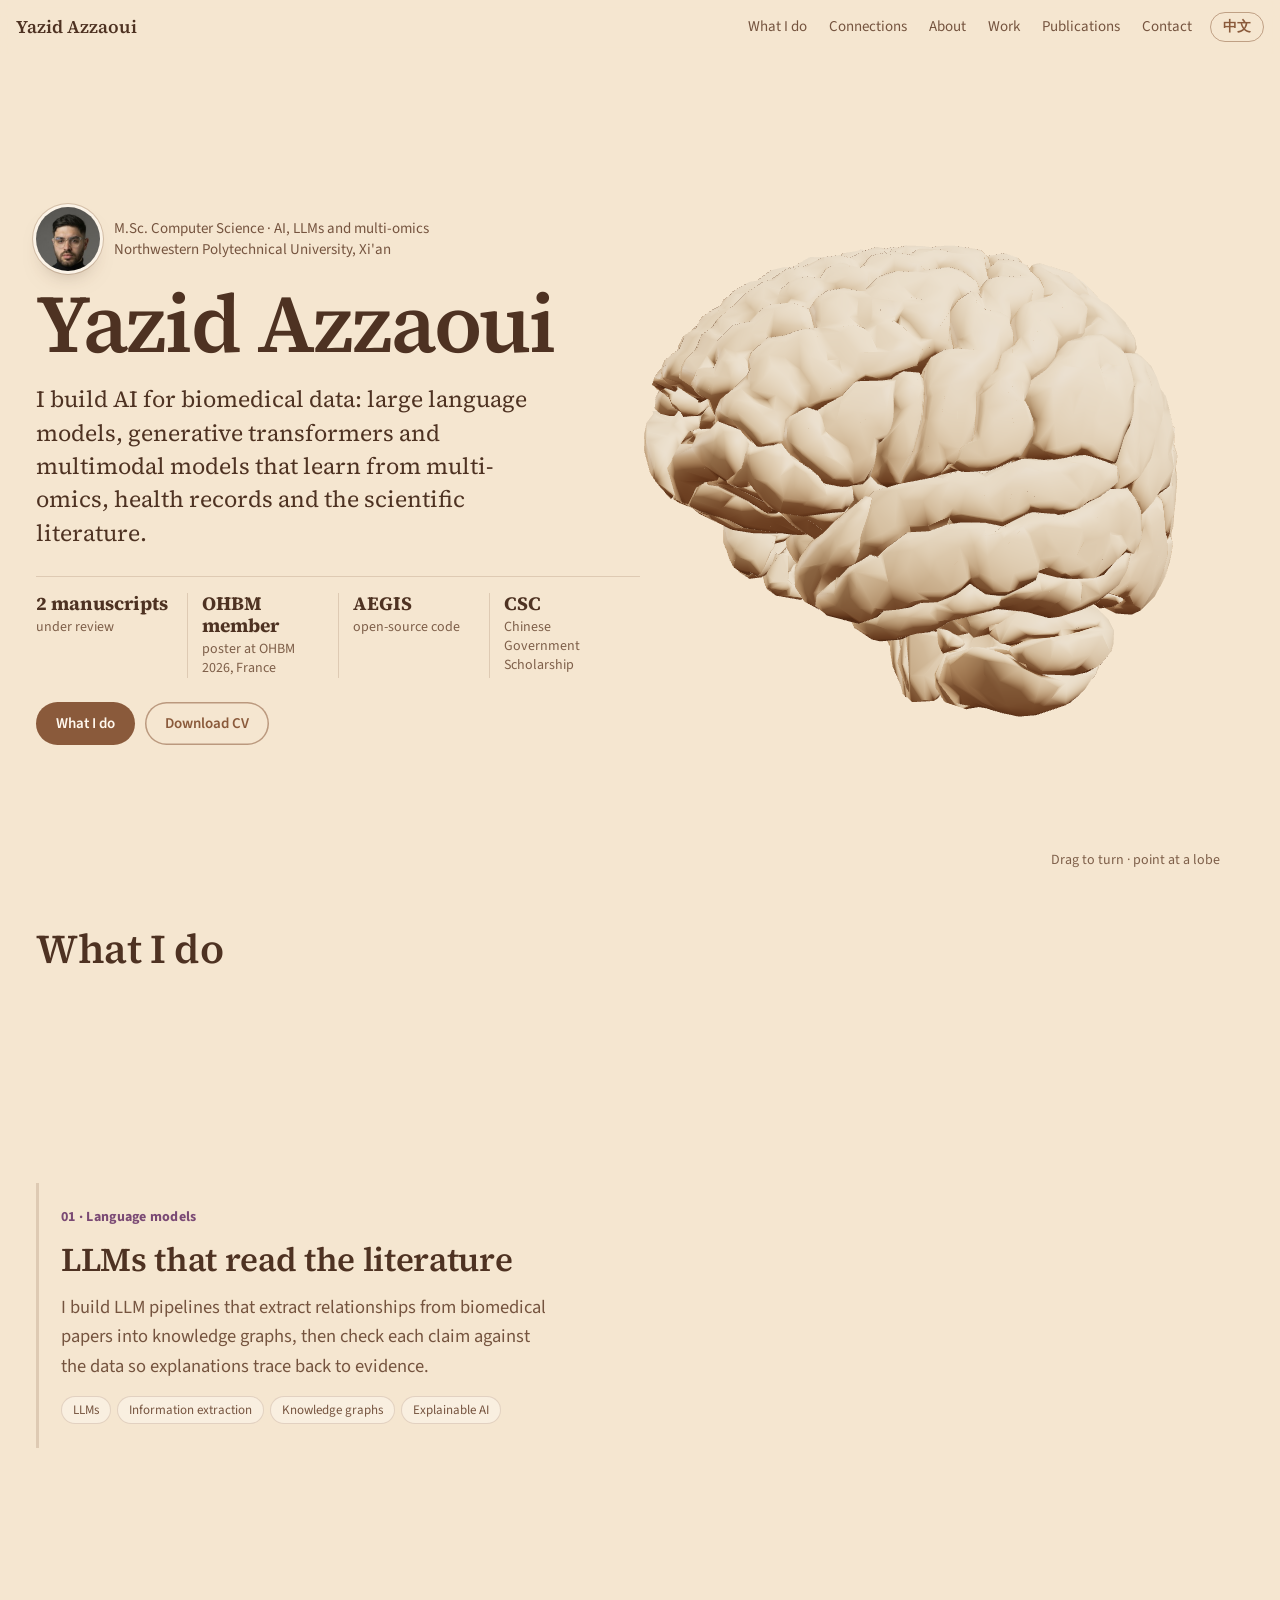
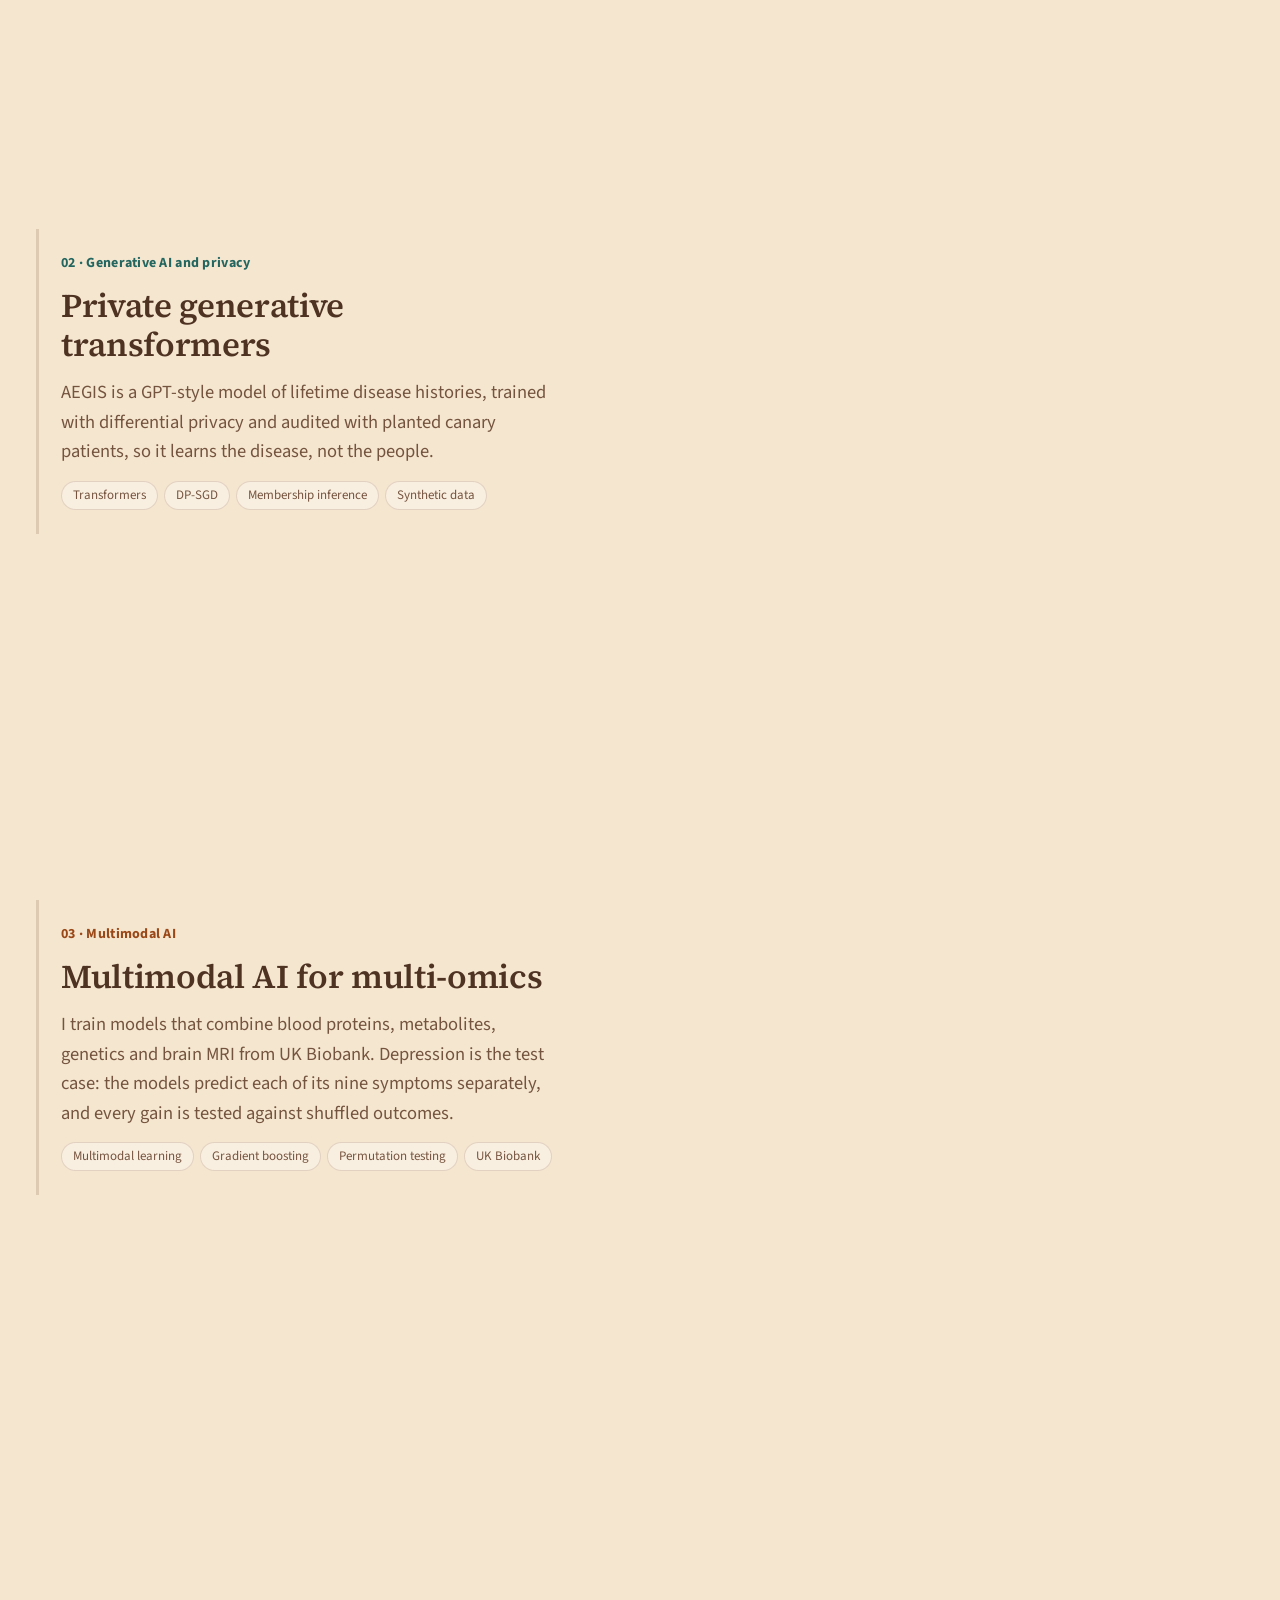
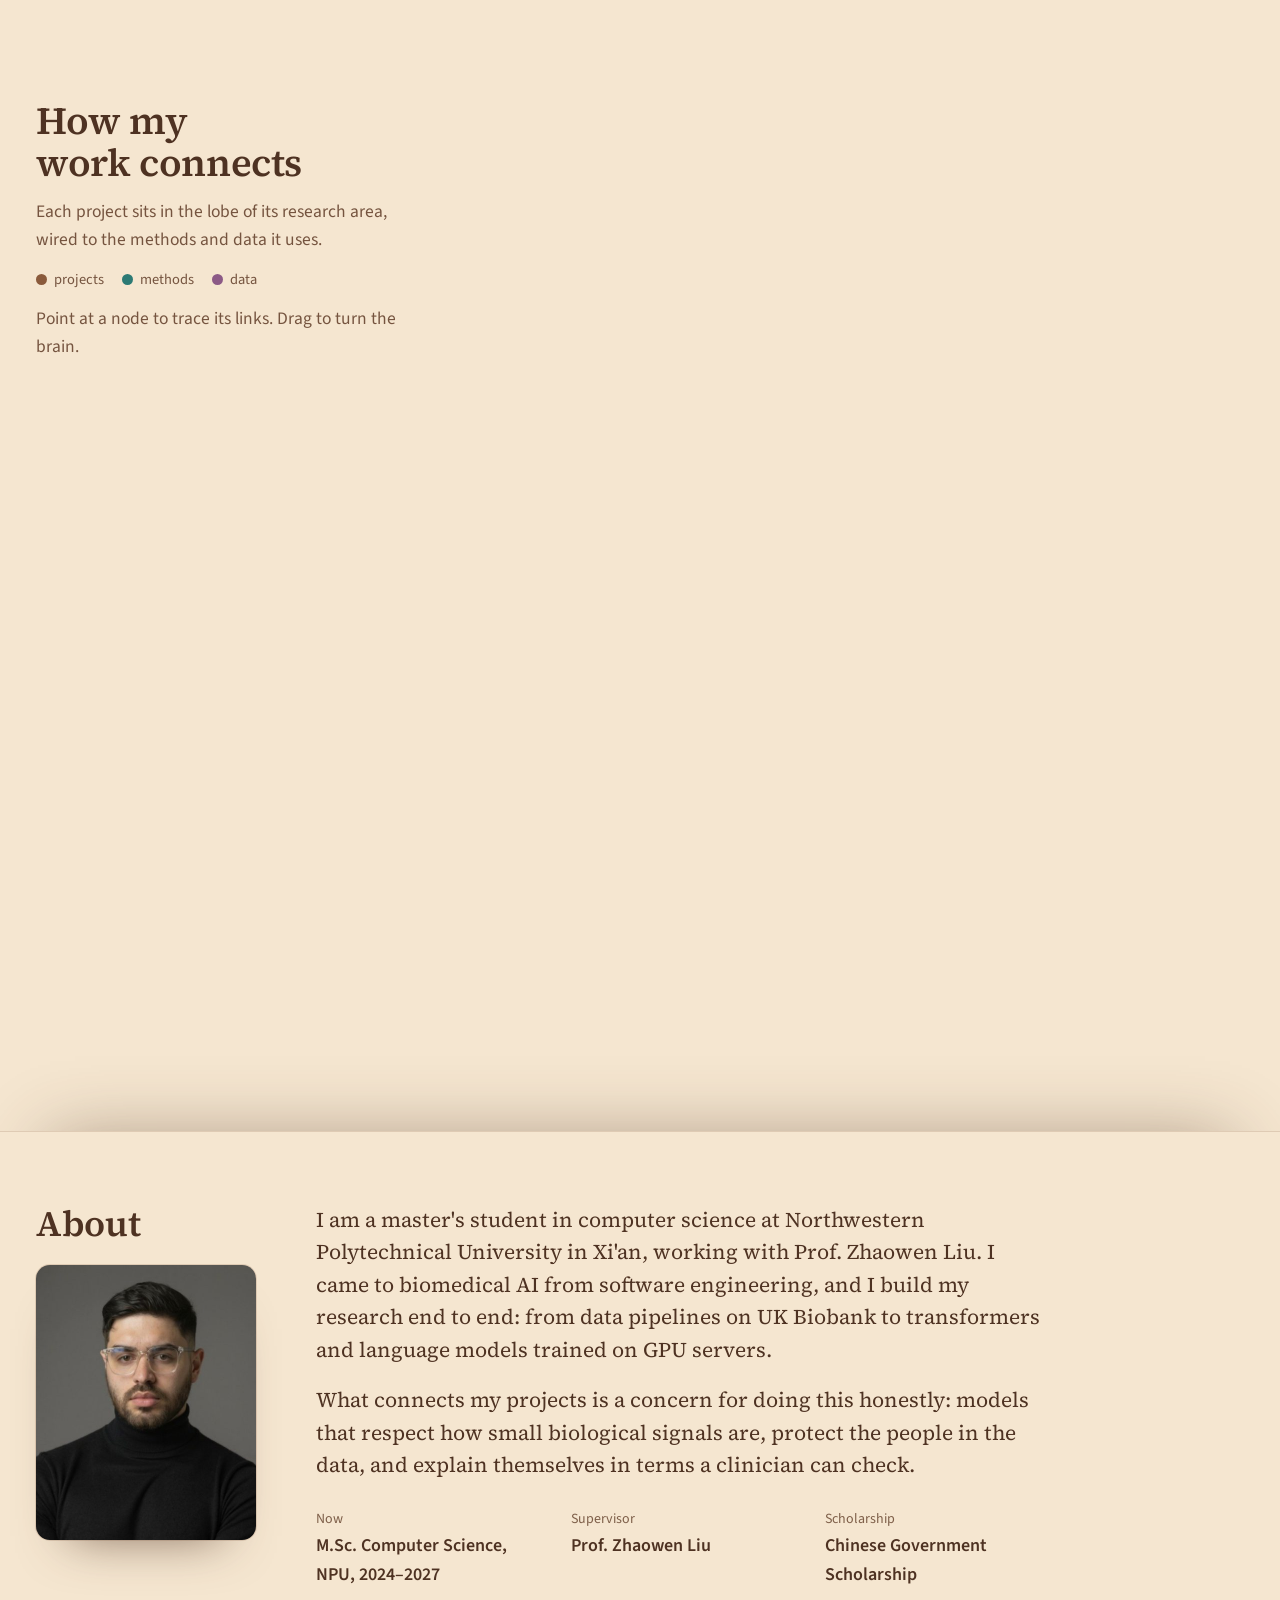
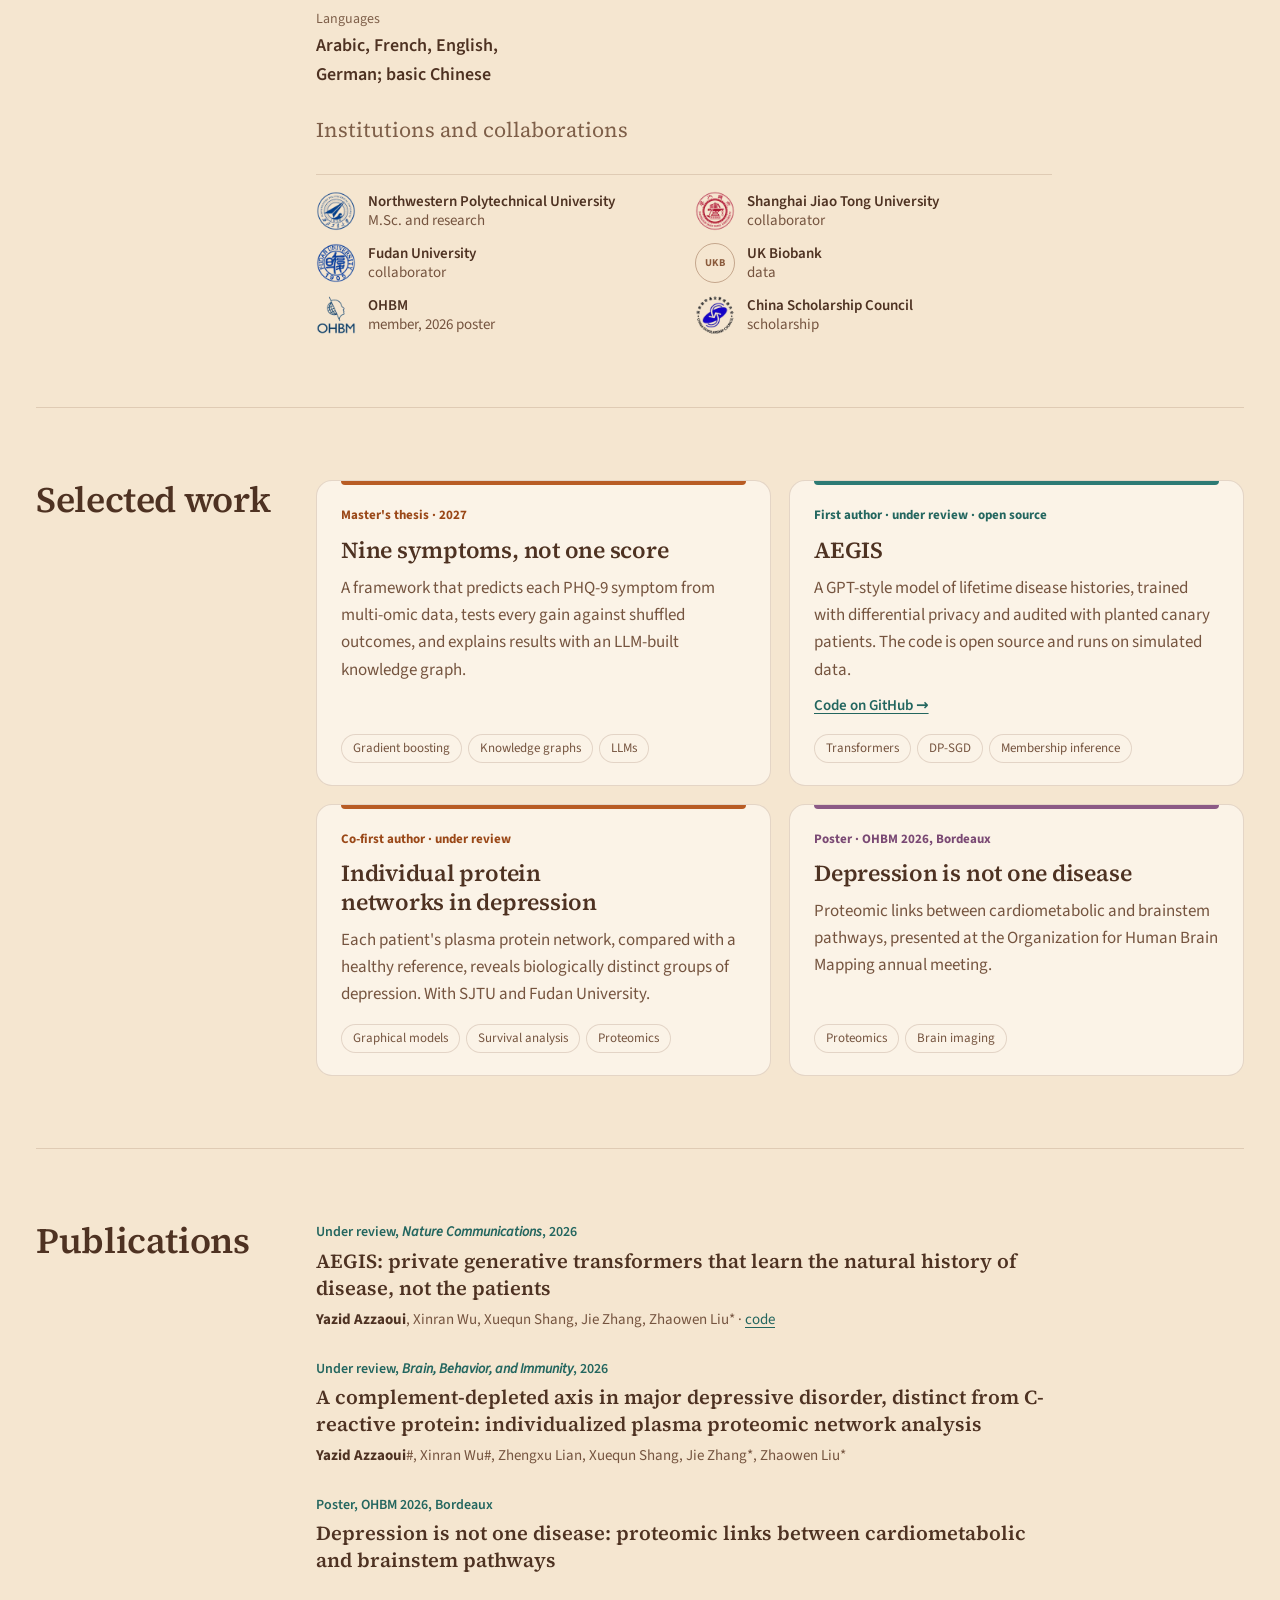
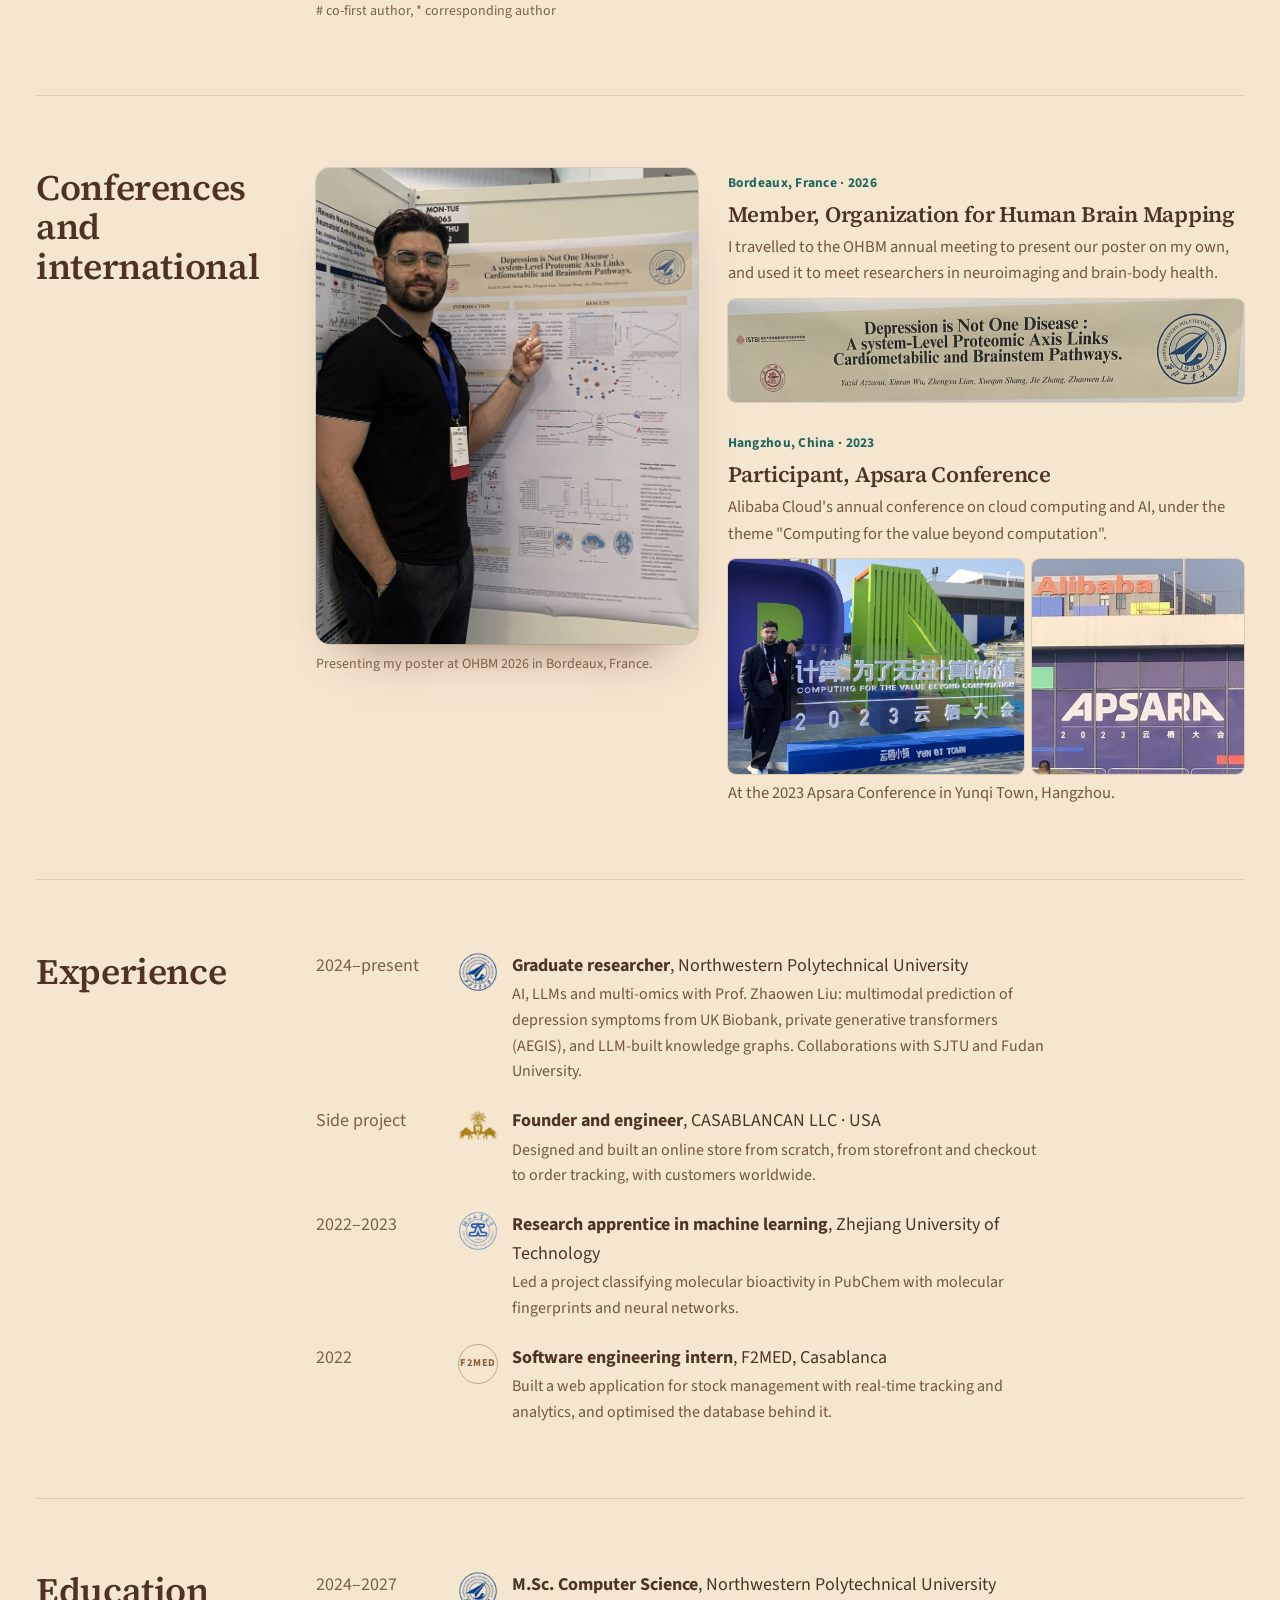
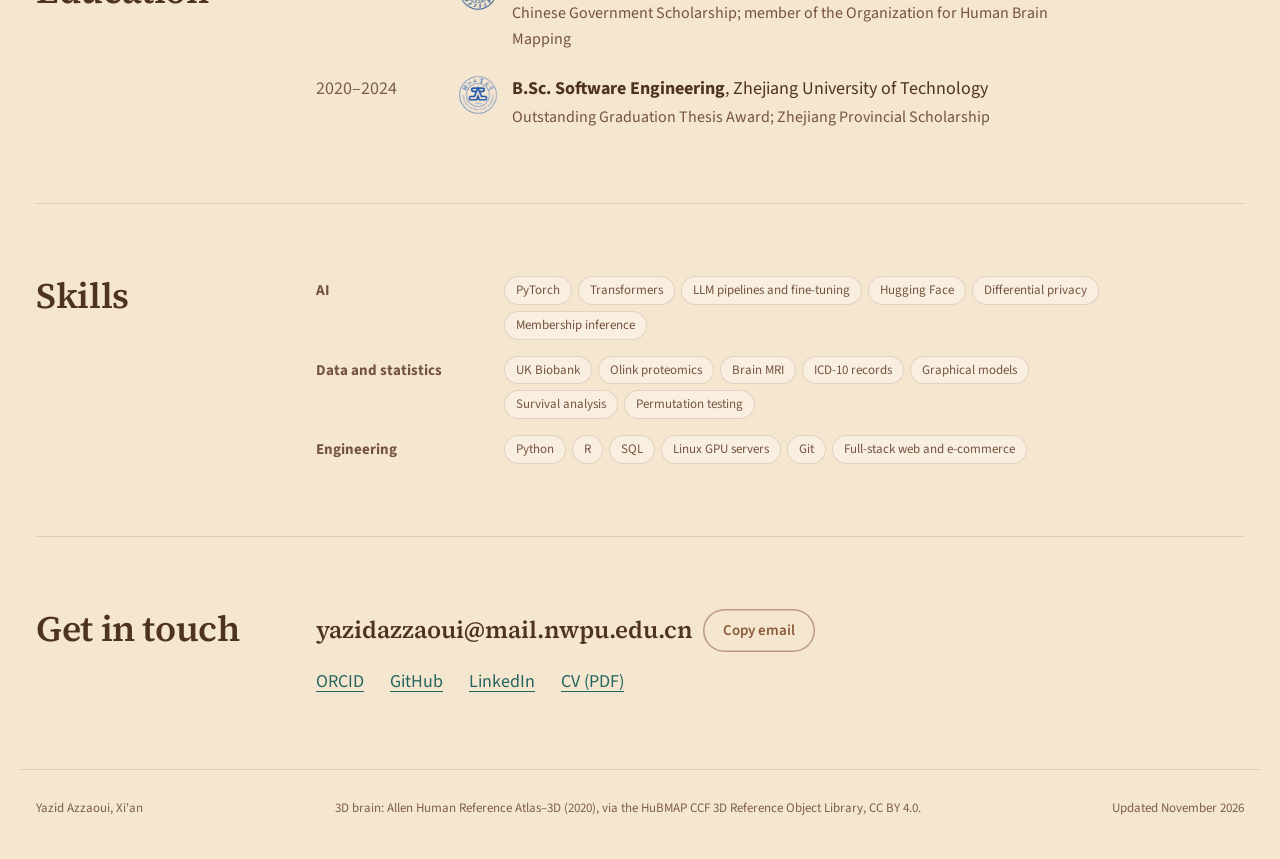
==== index.html @ 9f9290f4 "Personal research site: AI, LLMs and multi-omics" ====
<!doctype html>
<html lang="en" data-lang="en" data-title-en="Yazid Azzaoui · AI, LLMs and omics" data-title-zh="Yazid Azzaoui · 人工智能、大模型与多组学">
<head>
<meta charset="utf-8">
<meta name="viewport" content="width=device-width,initial-scale=1,viewport-fit=cover">
<title>Yazid Azzaoui · AI, LLMs and omics</title>
<meta name="description" content="Yazid Azzaoui builds AI for biomedical data: large language models, private generative transformers and multimodal models for multi-omics, health records and the scientific literature.">
<meta name="author" content="Yazid Azzaoui">
<meta name="theme-color" content="#F5E6D0">
<link rel="canonical" href="https://azzaouiyazid.github.io/">
<link rel="alternate" hreflang="en" href="https://azzaouiyazid.github.io/?lang=en">
<link rel="alternate" hreflang="zh-CN" href="https://azzaouiyazid.github.io/?lang=zh">
<link rel="alternate" hreflang="x-default" href="https://azzaouiyazid.github.io/">
<link rel="icon" href="favicon.svg" type="image/svg+xml">
<link rel="icon" href="favicon-32.png" sizes="32x32" type="image/png">
<link rel="apple-touch-icon" href="apple-touch-icon.png">
<meta property="og:type" content="profile">
<meta property="og:url" content="https://azzaouiyazid.github.io/">
<meta property="og:title" content="Yazid Azzaoui · AI, LLMs and omics">
<meta property="og:description" content="Large language models, private generative transformers and multimodal AI for multi-omics. M.Sc. Computer Science, Northwestern Polytechnical University.">
<meta property="og:image" content="https://azzaouiyazid.github.io/assets/img/og-image.jpg">
<meta property="og:image:width" content="1200"><meta property="og:image:height" content="630">
<meta name="twitter:card" content="summary_large_image">
<script type="application/ld+json">{"@context":"https://schema.org","@type":"Person","name":"Yazid Azzaoui","url":"https://azzaouiyazid.github.io/","image":"https://azzaouiyazid.github.io/assets/img/me.jpg","jobTitle":"Graduate researcher in AI, LLMs and multi-omics","email":"mailto:yazidazzaoui@mail.nwpu.edu.cn","affiliation":{"@type":"CollegeOrUniversity","name":"Northwestern Polytechnical University"},"alumniOf":{"@type":"CollegeOrUniversity","name":"Zhejiang University of Technology"},"knowsAbout":["Large language models","Generative AI","Differential privacy","Multi-omics","Knowledge graphs"],"sameAs":["https://orcid.org/0009-0004-1744-2056","https://www.linkedin.com/in/yazid-azzaoui/","https://github.com/azzaouiyazid"]}</script>
<script>
/* Pick the language before the page paints, so nobody sees the wrong one flash.
   Order: ?lang= in the link, then the visitor's saved choice, then their clock and browser.
   A Greater China time zone or a Chinese browser gets Chinese. We use no IP lookup because
   those services are often blocked in China and would send visitor data to a third party. */
(function () {
  var CHINA_TZ = /^Asia\/(Shanghai|Chongqing|Chungking|Harbin|Urumqi|Kashgar|Hong_Kong|Macau|Taipei)$/;
  var root = document.documentElement;
  var lang = null;
  try {
    lang = new URLSearchParams(location.search).get('lang');
  } catch (e) {
    // very old browsers lack URLSearchParams; the saved choice or the clock decides instead
  }
  if (lang !== 'zh' && lang !== 'en') {
    try {
      lang = localStorage.getItem('lang');
    } catch (e) {
      // Safari's private mode throws on localStorage, so "no saved choice" is the normal outcome
      lang = null;
    }
  }
  if (lang !== 'zh' && lang !== 'en') {
    var tz = '';
    try {
      tz = Intl.DateTimeFormat().resolvedOptions().timeZone || '';
    } catch (e) {
      // without Intl we decide by browser language alone
    }
    var first = String((navigator.languages && navigator.languages[0]) || navigator.language || '').toLowerCase();
    lang = CHINA_TZ.test(tz) || first.indexOf('zh') === 0 ? 'zh' : 'en';
  }
  root.dataset.lang = lang;
  root.lang = lang === 'zh' ? 'zh-CN' : 'en';
  document.title = lang === 'zh' ? root.dataset.titleZh : root.dataset.titleEn;
})();
</script>
<link rel="preload" href="assets/fonts/source-serif-4-latin-600-normal.woff2" as="font" type="font/woff2" crossorigin>
<link rel="preload" href="assets/fonts/source-sans-3-latin-400-normal.woff2" as="font" type="font/woff2" crossorigin>
<link rel="preload" href="assets/data/brain_lite.json" as="fetch" crossorigin>
<link rel="stylesheet" href="assets/css/site.css">

</head>
<body>
<a class="skip" href="#main"><span class="en">Skip to content</span><span class="zh">跳到正文</span></a>

<header class="bar" id="bar">
  <a class="name" href="#top">Yazid Azzaoui</a>
  <div class="right">
    <nav aria-label="Sections" id="sitenav">
      <a href="#work-areas"><span class="en">What I do</span><span class="zh">研究方向</span></a>
      <a href="#connections"><span class="en">Connections</span><span class="zh">研究联系</span></a>
      <a href="#about"><span class="en">About</span><span class="zh">关于我</span></a>
      <a href="#work"><span class="en">Work</span><span class="zh">代表工作</span></a>
      <a href="#pubs"><span class="en">Publications</span><span class="zh">论文</span></a>
      <a href="#contact"><span class="en">Contact</span><span class="zh">联系</span></a>
    </nav>
    <button class="menubtn" id="menubtn" type="button" aria-expanded="false" aria-controls="sitenav"><span class="en">Menu</span><span class="zh">菜单</span></button>
    <button class="langbtn" id="langbtn" type="button" aria-label="Switch language / 切换语言"><span class="en">中文</span><span class="zh">EN</span></button>
  </div>
</header>

<canvas id="brain" aria-hidden="true"></canvas>
<img id="poster" src="assets/img/poster.webp" alt="" aria-hidden="true">
<script src="assets/js/layout.js"></script>
<div id="labels" aria-hidden="true"></div>
<div class="lobecard" id="lobecard"><b></b><span></span></div>

<main id="main">
<div class="layer" id="top">
  <div class="wrap">
    <section class="hero">
      <div class="live">
        <div class="who"><img src="assets/img/me_sq.jpg" alt="Yazid Azzaoui" width="64" height="64">
          <p class="meta"><span class="en">M.Sc. Computer Science · AI, LLMs and multi-omics<br>Northwestern Polytechnical University, Xi'an</span><span class="zh">计算机科学硕士 · 人工智能、大模型与多组学<br>西北工业大学，西安</span></p></div>
        <h1>Yazid Azzaoui</h1>
        <p class="lead"><span class="en">I build AI for biomedical data: large language models, generative transformers and multimodal models that learn from multi-omics, health records and the scientific literature.</span><span class="zh">我研究面向生物医学数据的人工智能：利用大语言模型、生成式 Transformer 与多模态模型，从多组学数据、电子病历和科学文献中学习。</span></p>
        <ul class="glance">
          <li><a href="#pubs"><b><span class="en">2 manuscripts</span><span class="zh">2 篇论文</span></b><span class="en">under review</span><span class="zh">在审</span></a></li>
          <li><a href="#conferences"><b><span class="en">OHBM member</span><span class="zh">OHBM 会员</span></b><span class="en">poster at OHBM 2026, France</span><span class="zh">OHBM 2026 海报，法国</span></a></li>
          <li><a href="https://github.com/azzaouiyazid/AEGIS"><b>AEGIS</b><span class="en">open-source code</span><span class="zh">开源代码</span></a></li>
          <li><b>CSC</b><span class="en">Chinese Government Scholarship</span><span class="zh">中国政府奖学金</span></li>
        </ul>
        <div class="row"><a class="btn" href="#work-areas"><span class="en">What I do</span><span class="zh">研究方向</span></a><a class="btn ghost en" href="assets/cv/Yazid_Azzaoui_CV_EN.pdf" download>Download CV</a><a class="btn ghost zh" href="assets/cv/Yazid_Azzaoui_CV_ZH.pdf" download>下载简历</a></div>
      </div>
      <span class="hint"><span class="en">Drag to turn · point at a lobe</span><span class="zh">拖动旋转 · 指向脑叶查看名称</span></span>
    </section>

    <div class="areas-head" id="work-areas"><h2><span class="en">What I do</span><span class="zh">研究方向</span></h2></div>
    <section class="area" data-lobe="2" style="--c:var(--plum-t)">
      <div class="live">
        <span class="num"><span class="k"><span class="en">What I do · </span><span class="zh">研究方向 · </span></span>01 · <span class="en">Language models</span><span class="zh">大语言模型</span></span>
        <h3><span class="en">LLMs that read the literature</span><span class="zh">读懂文献的大语言模型</span></h3>
        <p class="en">I build LLM pipelines that extract relationships from biomedical papers into knowledge graphs, then check each claim against the data so explanations trace back to evidence.</p>
        <p class="zh">我构建大语言模型流程，从生物医学文献中抽取关系并构建知识图谱，再用数据逐条核验，让模型的解释可以追溯到证据。</p>
        <div class="tags"><span class="tag"><span class="en">LLMs</span><span class="zh">大语言模型</span></span><span class="tag"><span class="en">Information extraction</span><span class="zh">信息抽取</span></span><span class="tag"><span class="en">Knowledge graphs</span><span class="zh">知识图谱</span></span><span class="tag"><span class="en">Explainable AI</span><span class="zh">可解释 AI</span></span></div>
      </div>
    </section>
    <section class="area" data-lobe="1" style="--c:var(--teal-t)">
      <div class="live">
        <span class="num"><span class="k"><span class="en">What I do · </span><span class="zh">研究方向 · </span></span>02 · <span class="en">Generative AI and privacy</span><span class="zh">生成式 AI 与隐私计算</span></span>
        <h3><span class="en">Private generative transformers</span><span class="zh">隐私保护的生成式 Transformer</span></h3>
        <p class="en">AEGIS is a GPT-style model of lifetime disease histories, trained with differential privacy and audited with planted canary patients, so it learns the disease, not the people.</p>
        <p class="zh">AEGIS 是一个学习全生命周期疾病史的 GPT 式生成模型，采用差分隐私（DP-SGD）训练，并通过植入“金丝雀”患者进行隐私审计：它学习的是疾病规律，而不是具体的人。</p>
        <div class="tags"><span class="tag">Transformers</span><span class="tag">DP-SGD</span><span class="tag"><span class="en">Membership inference</span><span class="zh">成员推断</span></span><span class="tag"><span class="en">Synthetic data</span><span class="zh">合成数据</span></span></div>
      </div>
    </section>
    <section class="area" data-lobe="0" style="--c:var(--caramel-t)">
      <div class="live">
        <span class="num"><span class="k"><span class="en">What I do · </span><span class="zh">研究方向 · </span></span>03 · <span class="en">Multimodal AI</span><span class="zh">多模态人工智能</span></span>
        <h3><span class="en">Multimodal AI for multi-omics</span><span class="zh">面向多组学的多模态人工智能</span></h3>
        <p class="en">I train models that combine blood proteins, metabolites, genetics and brain MRI from UK Biobank. Depression is the test case: the models predict each of its nine symptoms separately, and every gain is tested against shuffled outcomes.</p>
        <p class="zh">我基于 UK Biobank 的血液蛋白质组、代谢组、遗传与脑影像数据训练多模态模型。以抑郁症为应用场景：模型分别预测九项症状，并用置换检验验证每一项提升。</p>
        <div class="tags"><span class="tag"><span class="en">Multimodal learning</span><span class="zh">多模态学习</span></span><span class="tag"><span class="en">Gradient boosting</span><span class="zh">梯度提升</span></span><span class="tag"><span class="en">Permutation testing</span><span class="zh">置换检验</span></span><span class="tag">UK Biobank</span></div>
      </div>
    </section>

    <section id="connections">
      <div class="pin">
        <div class="ctext live">
          <h2><span class="en">How my work connects</span><span class="zh">研究之间的联系</span></h2>
          <p><span class="en">Each project sits in the lobe of its research area, wired to the methods and data it uses.</span><span class="zh">每个项目位于其研究方向所对应的脑叶中，并与它所用的方法和数据相连。</span></p>
          <div class="legend"><span style="--c:var(--brown)"><span class="en">projects</span><span class="zh">项目</span></span><span style="--c:var(--teal)"><span class="en">methods</span><span class="zh">方法</span></span><span style="--c:var(--plum)"><span class="en">data</span><span class="zh">数据</span></span></div>
          <p class="note" id="connhint"></p>
          <ul class="conn-list sr" id="connlist"></ul>
        </div>
      </div>
    </section>
  </div>
</div>

<div class="sheet">
  <div class="wrap">
    <section class="sec" id="about">
      <div class="side"><img class="portrait" src="assets/img/me.jpg" alt="Portrait of Yazid Azzaoui" width="220" height="275" loading="lazy"><h2><span class="en">About</span><span class="zh">关于我</span></h2></div>
      <div class="bio">
        <p class="en">I am a master's student in computer science at Northwestern Polytechnical University in Xi'an, working with Prof. Zhaowen Liu. I came to biomedical AI from software engineering, and I build my research end to end: from data pipelines on UK Biobank to transformers and language models trained on GPU servers.</p>
        <p class="zh">我是西北工业大学计算机科学专业的硕士研究生，导师为 刘兆文 教授。我从软件工程转向生物医学人工智能，并端到端地完成自己的研究：从 UK Biobank 数据处理流程，到在 GPU 服务器上训练 Transformer 和大语言模型。</p>
        <p class="en">What connects my projects is a concern for doing this honestly: models that respect how small biological signals are, protect the people in the data, and explain themselves in terms a clinician can check.</p>
        <p class="zh">贯穿我所有项目的，是对严谨与诚实的坚持：模型要尊重生物信号的微弱，要保护数据中的每一个人，并能用临床医生可以核验的方式解释自己。</p>
        <dl class="facts">
          <div><dt><span class="en">Now</span><span class="zh">在读</span></dt><dd><span class="en">M.Sc. Computer Science, NPU, 2024–2027</span><span class="zh">西北工业大学 计算机科学硕士，2024–2027</span></dd></div>
          <div><dt><span class="en">Supervisor</span><span class="zh">导师</span></dt><dd><span class="en">Prof. Zhaowen Liu</span><span class="zh">刘兆文 教授</span></dd></div>
          <div><dt><span class="en">Scholarship</span><span class="zh">奖学金</span></dt><dd><span class="en">Chinese Government Scholarship</span><span class="zh">中国政府奖学金</span></dd></div>
          <div><dt><span class="en">Languages</span><span class="zh">语言</span></dt><dd><span class="en">Arabic, French, English, German; basic Chinese</span><span class="zh">阿拉伯语、法语、英语、德语；基础中文</span></dd></div>
        </dl>
        <p class="orgs-h"><span class="en">Institutions and collaborations</span><span class="zh">所属机构与合作</span></p>
        <ul class="orgs">
          <li><span class="org logo" title="Northwestern Polytechnical University"><img src="assets/logos/npu.webp" alt="" width="40" height="40" loading="lazy"></span><span><b><span class="en">Northwestern Polytechnical University</span><span class="zh">西北工业大学</span></b><span class="en">M.Sc. and research</span><span class="zh">硕士与研究</span></span></li>
          <li><span class="org logo" title="Shanghai Jiao Tong University"><img src="assets/logos/sjtu.webp" alt="" width="40" height="40" loading="lazy"></span><span><b><span class="en">Shanghai Jiao Tong University</span><span class="zh">上海交通大学</span></b><span class="en">collaborator</span><span class="zh">合作单位</span></span></li>
          <li><span class="org logo" title="Fudan University"><img src="assets/logos/fudan.webp" alt="" width="40" height="40" loading="lazy"></span><span><b><span class="en">Fudan University</span><span class="zh">复旦大学</span></b><span class="en">collaborator</span><span class="zh">合作单位</span></span></li>
          <li><span class="org" title="UK Biobank">UKB</span><span><b>UK Biobank</b><span class="en">data</span><span class="zh">数据来源</span></span></li>
          <li><span class="org logo" title="Organization for Human Brain Mapping"><img src="assets/logos/ohbm.webp" alt="" width="40" height="40" loading="lazy"></span><span><b>OHBM</b><span class="en">member, 2026 poster</span><span class="zh">会员，2026 海报</span></span></li>
          <li><span class="org logo" title="China Scholarship Council"><img src="assets/logos/csc.webp" alt="" width="40" height="40" loading="lazy"></span><span><b><span class="en">China Scholarship Council</span><span class="zh">国家留学基金委</span></b><span class="en">scholarship</span><span class="zh">奖学金</span></span></li>
        </ul>
      </div>
    </section>

    <section class="sec" id="work">
      <h2><span class="en">Selected work</span><span class="zh">代表工作</span></h2>
      <div class="work">
        <article class="card" style="--c:var(--caramel);--ct:var(--caramel-t)"><span class="st"><span class="en">Master's thesis · 2027</span><span class="zh">硕士论文 · 2027</span></span>
          <h3><span class="en">Nine symptoms, not one score</span><span class="zh">九项症状，而不是一个总分</span></h3>
          <p class="en">A framework that predicts each PHQ-9 symptom from multi-omic data, tests every gain against shuffled outcomes, and explains results with an LLM-built knowledge graph.</p>
          <p class="zh">一个从多组学数据分别预测 PHQ-9 每项症状的框架：用置换检验验证每一项提升，并用大模型构建的知识图谱解释结果。</p>
          <div class="tags"><span class="tag"><span class="en">Gradient boosting</span><span class="zh">梯度提升</span></span><span class="tag"><span class="en">Knowledge graphs</span><span class="zh">知识图谱</span></span><span class="tag"><span class="en">LLMs</span><span class="zh">大语言模型</span></span></div></article>
        <article class="card" style="--c:var(--teal);--ct:var(--teal-t)"><span class="st"><span class="en">First author · under review · open source</span><span class="zh">第一作者 · 在审 · 开源</span></span>
          <h3>AEGIS</h3>
          <p class="en">A GPT-style model of lifetime disease histories, trained with differential privacy and audited with planted canary patients. The code is open source and runs on simulated data.</p>
          <p class="zh">一个学习全生命周期疾病史的 GPT 式模型，采用差分隐私训练，并通过植入“金丝雀”患者进行审计。代码已开源，可在模拟数据上运行。</p>
          <a class="more" href="https://github.com/azzaouiyazid/AEGIS"><span class="en">Code on GitHub →</span><span class="zh">GitHub 代码 →</span></a>
          <div class="tags"><span class="tag">Transformers</span><span class="tag">DP-SGD</span><span class="tag"><span class="en">Membership inference</span><span class="zh">成员推断</span></span></div></article>
        <article class="card" style="--c:var(--caramel);--ct:var(--caramel-t)"><span class="st"><span class="en">Co-first author · under review</span><span class="zh">共同第一作者 · 在审</span></span>
          <h3><span class="en">Individual protein networks in depression</span><span class="zh">抑郁症的个体化蛋白质网络</span></h3>
          <p class="en">Each patient's plasma protein network, compared with a healthy reference, reveals biologically distinct groups of depression. With SJTU and Fudan University.</p>
          <p class="zh">将每位患者的血浆蛋白质网络与健康参照比较，揭示抑郁症在生物学上的不同亚型。与上海交通大学、复旦大学合作。</p>
          <div class="tags"><span class="tag"><span class="en">Graphical models</span><span class="zh">图模型</span></span><span class="tag"><span class="en">Survival analysis</span><span class="zh">生存分析</span></span><span class="tag"><span class="en">Proteomics</span><span class="zh">蛋白质组学</span></span></div></article>
        <article class="card" style="--c:var(--plum);--ct:var(--plum-t)"><span class="st"><span class="en">Poster · OHBM 2026, Bordeaux</span><span class="zh">海报 · OHBM 2026，波尔多</span></span>
          <h3><span class="en">Depression is not one disease</span><span class="zh">抑郁症不是一种病</span></h3>
          <p class="en">Proteomic links between cardiometabolic and brainstem pathways, presented at the Organization for Human Brain Mapping annual meeting.</p>
          <p class="zh">心血管代谢与脑干通路之间的蛋白质组学关联，于人类脑图谱组织（OHBM）年会展示。</p>
          <div class="tags"><span class="tag"><span class="en">Proteomics</span><span class="zh">蛋白质组学</span></span><span class="tag"><span class="en">Brain imaging</span><span class="zh">脑影像</span></span></div></article>
      </div>
    </section>

    <section class="sec" id="pubs">
      <h2><span class="en">Publications</span><span class="zh">论文</span></h2>
      <ul class="pubs">
        <li><div class="st"><span class="en">Under review, <i>Nature Communications</i>, 2026</span><span class="zh">在审，<i>Nature Communications</i>，2026</span></div><div class="t">AEGIS: private generative transformers that learn the natural history of disease, not the patients</div><div class="a"><b>Yazid Azzaoui</b>, Xinran Wu, Xuequn Shang, Jie Zhang, Zhaowen Liu* · <a href="https://github.com/azzaouiyazid/AEGIS">code</a></div></li>
        <li><div class="st"><span class="en">Under review, <i>Brain, Behavior, and Immunity</i>, 2026</span><span class="zh">在审，<i>Brain, Behavior, and Immunity</i>，2026</span></div><div class="t">A complement-depleted axis in major depressive disorder, distinct from C-reactive protein: individualized plasma proteomic network analysis</div><div class="a"><b>Yazid Azzaoui</b>#, Xinran Wu#, Zhengxu Lian, Xuequn Shang, Jie Zhang*, Zhaowen Liu*</div></li>
        <li><div class="st"><span class="en">Poster, OHBM 2026, Bordeaux</span><span class="zh">海报，OHBM 2026，波尔多</span></div><div class="t">Depression is not one disease: proteomic links between cardiometabolic and brainstem pathways</div></li>
        <li class="note"><span class="en"># co-first author, * corresponding author</span><span class="zh"># 共同第一作者，* 通讯作者</span></li>
      </ul>
    </section>

    <section class="sec" id="conferences">
      <h2><span class="en">Conferences and international</span><span class="zh">学术会议与国际经历</span></h2>
      <div class="conf">
        <figure><img src="assets/img/ohbm_photo.jpg" alt="Yazid Azzaoui presenting his poster at OHBM 2026 in Bordeaux" width="800" height="999" loading="lazy">
          <figcaption><span class="en">Presenting my poster at OHBM 2026 in Bordeaux, France.</span><span class="zh">在法国波尔多 OHBM 2026 年会上展示海报。</span></figcaption></figure>
        <div style="display:grid;gap:26px">
          <ul class="events">
            <li><span class="where"><span class="en">Bordeaux, France · 2026</span><span class="zh">法国波尔多 · 2026</span></span>
              <h3><span class="en">Member, Organization for Human Brain Mapping</span><span class="zh">人类脑图谱组织（OHBM）会员</span></h3>
              <p class="en">I travelled to the OHBM annual meeting to present our poster on my own, and used it to meet researchers in neuroimaging and brain-body health.</p>
              <p class="zh">我独自赴法国参加 OHBM 年会并展示海报，借此与神经影像及脑—身体健康领域的研究者交流。</p>
              <img class="banner" src="assets/img/ohbm_title.jpg" alt="Poster title: Depression is Not One Disease: a system-level proteomic axis links cardiometabolic and brainstem pathways. Yazid Azzaoui, Xinran Wu, Zhengxu Lian, Xuequn Shang, Jie Zhang, Zhaowen Liu" width="1000" height="200" loading="lazy"></li>
            <li><span class="where"><span class="en">Hangzhou, China · 2023</span><span class="zh">中国杭州 · 2023</span></span>
              <h3><span class="en">Participant, Apsara Conference</span><span class="zh">云栖大会参会者</span></h3>
              <p class="en">Alibaba Cloud's annual conference on cloud computing and AI, under the theme "Computing for the value beyond computation".</p>
              <p class="zh">阿里云年度云计算与人工智能大会，主题为“计算，为了无法计算的价值”。</p>
              <div class="gal"><img src="assets/img/apsara_sign.jpg" alt="Yazid Azzaoui at the 2023 Apsara Conference theme sign in Yunqi Town, Hangzhou" width="900" height="641" loading="lazy"><img src="assets/img/apsara_venue.jpg" alt="The 2023 Apsara Conference venue" width="640" height="362" loading="lazy"></div>
              <p class="gcap"><span class="en">At the 2023 Apsara Conference in Yunqi Town, Hangzhou.</span><span class="zh">2023 云栖大会，杭州云栖小镇。</span></p></li>
          </ul>
        </div>
      </div>
    </section>

    <section class="sec" id="experience">
      <h2><span class="en">Experience</span><span class="zh">经历</span></h2>
      <ol class="tl">
        <li><span class="w"><span class="en">2024–present</span><span class="zh">2024–至今</span></span><span class="body"><span class="org logo" title="Northwestern Polytechnical University"><img src="assets/logos/npu.webp" alt="" width="40" height="40" loading="lazy"></span><span><b><span class="en">Graduate researcher</span><span class="zh">研究生研究员</span></b>, <span class="en">Northwestern Polytechnical University</span><span class="zh">西北工业大学</span>
          <span class="d en">AI, LLMs and multi-omics with Prof. Zhaowen Liu: multimodal prediction of depression symptoms from UK Biobank, private generative transformers (AEGIS), and LLM-built knowledge graphs. Collaborations with SJTU and Fudan University.</span>
          <span class="d zh">在 刘兆文 教授指导下研究人工智能、大模型与多组学：基于 UK Biobank 的抑郁症状多模态预测、隐私保护的生成式 Transformer（AEGIS），以及大模型构建的知识图谱。与上海交通大学、复旦大学合作。</span></span></span></li>
        <li><span class="w"><span class="en">Side project</span><span class="zh">个人项目</span></span><span class="body"><span class="org logo" title="CASABLANCAN LLC"><img src="assets/logos/casablancan.webp" alt="" width="40" height="40" loading="lazy"></span><span><b><span class="en">Founder and engineer</span><span class="zh">创始人兼工程师</span></b>, CASABLANCAN LLC · <span class="en">USA</span><span class="zh">美国</span>
          <span class="d en">Designed and built an online store from scratch, from storefront and checkout to order tracking, with customers worldwide.</span>
          <span class="d zh">从零设计并搭建一个线上商店：从网站、支付到订单追踪均由我完成，客户遍及全球。</span></span></span></li>
        <li><span class="w">2022–2023</span><span class="body"><span class="org logo" title="Zhejiang University of Technology"><img src="assets/logos/zjut.webp" alt="" width="40" height="40" loading="lazy"></span><span><b><span class="en">Research apprentice in machine learning</span><span class="zh">机器学习研究助理</span></b>, <span class="en">Zhejiang University of Technology</span><span class="zh">浙江工业大学</span>
          <span class="d en">Led a project classifying molecular bioactivity in PubChem with molecular fingerprints and neural networks.</span>
          <span class="d zh">负责基于 PubChem 数据的分子生物活性分类项目，使用分子指纹与神经网络。</span></span></span></li>
        <li><span class="w">2022</span><span class="body"><span class="org" title="F2MED, Casablanca">F2MED</span><span><b><span class="en">Software engineering intern</span><span class="zh">软件工程实习生</span></b>, F2MED, <span class="en">Casablanca</span><span class="zh">卡萨布兰卡</span>
          <span class="d en">Built a web application for stock management with real-time tracking and analytics, and optimised the database behind it.</span>
          <span class="d zh">开发库存管理 Web 应用（实时追踪与数据分析），并优化其数据库性能。</span></span></span></li>
      </ol>
    </section>

    <section class="sec">
      <h2><span class="en">Education</span><span class="zh">教育背景</span></h2>
      <ol class="tl">
        <li><span class="w">2024–2027</span><span class="body"><span class="org logo" title="Northwestern Polytechnical University"><img src="assets/logos/npu.webp" alt="" width="40" height="40" loading="lazy"></span><span><b><span class="en">M.Sc. Computer Science</span><span class="zh">计算机科学硕士</span></b>, <span class="en">Northwestern Polytechnical University</span><span class="zh">西北工业大学</span><span class="d"><span class="en">Chinese Government Scholarship; member of the Organization for Human Brain Mapping</span><span class="zh">中国政府奖学金；人类脑图谱组织（OHBM）会员</span></span></span></span></li>
        <li><span class="w">2020–2024</span><span class="body"><span class="org logo" title="Zhejiang University of Technology"><img src="assets/logos/zjut.webp" alt="" width="40" height="40" loading="lazy"></span><span><b><span class="en">B.Sc. Software Engineering</span><span class="zh">软件工程学士</span></b>, <span class="en">Zhejiang University of Technology</span><span class="zh">浙江工业大学</span><span class="d"><span class="en">Outstanding Graduation Thesis Award; Zhejiang Provincial Scholarship</span><span class="zh">优秀毕业论文奖；浙江省政府奖学金</span></span></span></span></li>
      </ol>
    </section>

    <section class="sec">
      <h2><span class="en">Skills</span><span class="zh">技能</span></h2>
      <div class="skills">
        <div><h3><span class="en">AI</span><span class="zh">人工智能</span></h3><div class="tags"><span class="tag">PyTorch</span><span class="tag">Transformers</span><span class="tag"><span class="en">LLM pipelines and fine-tuning</span><span class="zh">大模型流程与微调</span></span><span class="tag">Hugging Face</span><span class="tag"><span class="en">Differential privacy</span><span class="zh">差分隐私</span></span><span class="tag"><span class="en">Membership inference</span><span class="zh">成员推断</span></span></div></div>
        <div><h3><span class="en">Data and statistics</span><span class="zh">数据与统计</span></h3><div class="tags"><span class="tag">UK Biobank</span><span class="tag"><span class="en">Olink proteomics</span><span class="zh">Olink 蛋白质组</span></span><span class="tag"><span class="en">Brain MRI</span><span class="zh">脑 MRI</span></span><span class="tag"><span class="en">ICD-10 records</span><span class="zh">ICD-10 病历</span></span><span class="tag"><span class="en">Graphical models</span><span class="zh">图模型</span></span><span class="tag"><span class="en">Survival analysis</span><span class="zh">生存分析</span></span><span class="tag"><span class="en">Permutation testing</span><span class="zh">置换检验</span></span></div></div>
        <div><h3><span class="en">Engineering</span><span class="zh">工程</span></h3><div class="tags"><span class="tag">Python</span><span class="tag">R</span><span class="tag">SQL</span><span class="tag"><span class="en">Linux GPU servers</span><span class="zh">Linux GPU 服务器</span></span><span class="tag">Git</span><span class="tag"><span class="en">Full-stack web and e-commerce</span><span class="zh">全栈 Web 与电商</span></span></div></div>
      </div>
    </section>

    <section class="sec" id="contact">
      <h2><span class="en">Get in touch</span><span class="zh">联系我</span></h2>
      <div style="display:grid;gap:16px">
        <div class="row"><span class="email" id="email">yazidazzaoui@mail.nwpu.edu.cn</span><button class="btn ghost" id="copy" type="button"><span class="en">Copy email</span><span class="zh">复制邮箱</span></button></div>
        <div class="row" style="gap:8px 26px"><a href="https://orcid.org/0009-0004-1744-2056">ORCID</a><a href="https://github.com/azzaouiyazid">GitHub</a><a href="https://www.linkedin.com/in/yazid-azzaoui/">LinkedIn</a><a class="en" href="assets/cv/Yazid_Azzaoui_CV_EN.pdf" download>CV (PDF)</a><a class="zh" href="assets/cv/Yazid_Azzaoui_CV_ZH.pdf" download>简历（PDF）</a></div>
      </div>
    </section>
  </div>
</div>
</main>
<footer class="foot"><div class="wrap"><span><span class="en">Yazid Azzaoui, Xi'an</span><span class="zh">Yazid Azzaoui，西安</span></span><span><span class="en">3D brain: Allen Human Reference Atlas–3D (2020), via the HuBMAP CCF 3D Reference Object Library, CC BY 4.0.</span><span class="zh">3D 大脑模型：Allen Human Reference Atlas–3D（2020），来自 HuBMAP CCF 3D 参考对象库，CC BY 4.0。</span></span><span><span class="en">Updated November 2026</span><span class="zh">更新于 2026 年 11 月</span></span></div></footer>

<script src="assets/js/three.min.js"></script>
<script src="assets/js/core.js"></script>
<script src="assets/js/content.js"></script>
<script src="assets/js/page.js"></script>
<script src="assets/js/illustrations.js"></script>
<script src="assets/js/brain.js"></script>
</body>
</html>
---- assets/css/site.css ----
/* Licences for the fonts (SIL OFL 1.1) and three.js (MIT) are in /licenses. */
@font-face{font-family:"Source Sans 3";src:url(../fonts/source-sans-3-latin-400-normal.woff2) format("woff2");font-weight:400;font-style:normal;font-display:swap}
@font-face{font-family:"Source Sans 3";src:url(../fonts/source-sans-3-latin-500-normal.woff2) format("woff2");font-weight:500;font-style:normal;font-display:swap}
@font-face{font-family:"Source Sans 3";src:url(../fonts/source-sans-3-latin-600-normal.woff2) format("woff2");font-weight:600;font-style:normal;font-display:swap}
@font-face{font-family:"Source Sans 3";src:url(../fonts/source-sans-3-latin-700-normal.woff2) format("woff2");font-weight:700;font-style:normal;font-display:swap}
@font-face{font-family:"Source Sans 3";src:url(../fonts/source-sans-3-latin-400-italic.woff2) format("woff2");font-weight:400;font-style:italic;font-display:swap}
@font-face{font-family:"Source Serif 4";src:url(../fonts/source-serif-4-latin-400-normal.woff2) format("woff2");font-weight:400;font-style:normal;font-display:swap}
@font-face{font-family:"Source Serif 4";src:url(../fonts/source-serif-4-latin-600-normal.woff2) format("woff2");font-weight:600;font-style:normal;font-display:swap}
@font-face{font-family:"Source Serif 4";src:url(../fonts/source-serif-4-latin-700-normal.woff2) format("woff2");font-weight:700;font-style:normal;font-display:swap}
@font-face{font-family:"Source Serif 4";src:url(../fonts/source-serif-4-latin-400-italic.woff2) format("woff2");font-weight:400;font-style:italic;font-display:swap}

/* One anatomical brain on a full-screen layer behind the page. Scrolling through "What I do", each area's lobe
   breaks into shards and a small 3D diagram of the work rises out of it. Then the brain turns glassy and carries
   the map of how the work connects; the rest of the page slides over it on a paper sheet. English and Chinese. */
:root{
  --bg:#F5E6D0; --card:#FBF3E7; --rule:rgba(122,80,52,.18);
  --ink:#4E3222; --ink2:#75543F; --ink3:#7E5F49;
  --caramel:#B85C24; --brown:#8A5A3B; --teal:#2C7A74; --plum:#8C5A86;
  --caramel-t:#9A4818; --teal-t:#23665F; --plum-t:#7A4974;
  --serif:"Source Serif 4",Georgia,"Times New Roman",serif;
  --sans:"Source Sans 3",system-ui,-apple-system,"Segoe UI","PingFang SC","Hiragino Sans GB","Microsoft YaHei","Noto Sans CJK SC","Noto Sans SC",sans-serif;
  --gut:max(16px,env(safe-area-inset-left,0px));
  color-scheme:light;
}
html[data-lang=zh]{--serif:"Source Serif 4","Songti SC","STSong","Noto Serif CJK SC","Noto Serif SC","Source Han Serif SC","Microsoft YaHei",serif}
html[data-lang=zh] .en,html[data-lang=en] .zh{display:none !important}
*{box-sizing:border-box}
html{scroll-behavior:smooth;background:var(--bg)}
@media (prefers-reduced-motion:reduce){html{scroll-behavior:auto}}
body{margin:0;color:var(--ink);background:var(--bg);font-family:var(--sans);font-size:18px;line-height:1.6;overflow-x:hidden}
html[data-lang=zh] body{line-height:1.75}
a{color:var(--teal-t);text-underline-offset:.2em}
:focus-visible{outline:2px solid var(--teal);outline-offset:3px;border-radius:3px}
h1,h2,h3{font-family:var(--serif);margin:0;text-wrap:balance;font-weight:600;letter-spacing:-.01em}
html[data-lang=zh] h2,html[data-lang=zh] h3{letter-spacing:.02em}
p{margin:0}
.wrap{max-width:1240px;margin:0 auto;padding-inline:var(--gut) max(16px,env(safe-area-inset-right,0px))}
body::before{content:"";position:fixed;inset:0 0 auto;height:env(safe-area-inset-top,0px);z-index:10;background:var(--bg)}
.sr{position:absolute;width:1px;height:1px;overflow:hidden;clip:rect(0 0 0 0);white-space:nowrap}

.bar{position:sticky;top:env(safe-area-inset-top,0px);z-index:8;padding:12px max(16px,env(safe-area-inset-right,0px)) 12px var(--gut);
  display:flex;justify-content:space-between;align-items:center;gap:16px;background:rgba(245,230,208,.86);backdrop-filter:blur(8px);-webkit-backdrop-filter:blur(8px);border-bottom:1px solid transparent;transition:border-color .3s}
.bar.scrolled{border-bottom-color:var(--rule)}
.bar .name{font-family:"Source Serif 4",Georgia,serif;font-weight:600;font-size:18px;text-decoration:none;color:var(--ink)}
.bar .right{display:flex;align-items:center;gap:18px}
.bar nav{display:flex;gap:4px 22px;flex-wrap:wrap;font-size:15px}
.bar nav a{color:var(--ink2);text-decoration:none}
.bar nav a:hover{color:var(--teal-t)}
.menubtn{display:none;font:600 14px/1 var(--sans);color:var(--ink);background:transparent;border:0;padding:7px 4px;cursor:pointer;align-items:center;gap:6px}
.menubtn::before{content:"";width:16px;height:10px;border-top:2px solid currentColor;border-bottom:2px solid currentColor;box-sizing:border-box;background:linear-gradient(currentColor,currentColor) center/100% 2px no-repeat}
.skip{position:absolute;left:-999px;top:8px;z-index:30;background:var(--brown);color:#FFF8EE;padding:9px 14px;border-radius:999px;text-decoration:none;font-weight:600}
.skip:focus{left:12px}
.langbtn{font:600 14px/1 var(--sans);color:var(--brown);background:transparent;border:1.5px solid rgba(138,90,59,.5);border-radius:999px;padding:7px 12px;cursor:pointer}
.langbtn:hover{background:rgba(200,135,74,.14)}
.row{display:flex;flex-wrap:wrap;gap:10px;align-items:center}
.btn{font:600 15px/1 var(--sans);border-radius:999px;padding:14px 20px;cursor:pointer;text-decoration:none;border:0;background:var(--brown);color:#FFF8EE;display:inline-flex;align-items:center}
.btn:hover{background:var(--ink)}
.btn.ghost{background:transparent;color:var(--brown);box-shadow:inset 0 0 0 1.5px rgba(138,90,59,.55)}
.btn.ghost:hover{background:rgba(200,135,74,.14)}
.note{font-size:14px;color:var(--ink3)}
.tag{font-size:13px;color:var(--ink2);border:1px solid var(--rule);border-radius:999px;padding:3px 11px;background:rgba(251,243,231,.7)}
.tags{display:flex;flex-wrap:wrap;gap:6px}

/* the 3D layer */
#brain{position:fixed;left:0;top:0;width:100%;height:100vh;display:block;z-index:0;cursor:grab;touch-action:pan-y}
#brain:active{cursor:grabbing}
#poster{position:fixed;z-index:0;pointer-events:none;transition:opacity .6s;display:block}
#labels{position:fixed;left:0;top:0;width:100%;height:100vh;z-index:1;pointer-events:none;overflow:hidden}
.lab{position:absolute;left:0;top:0;white-space:nowrap;will-change:transform,opacity;opacity:0}
.lab.il{font:700 11.5px/1 var(--sans);letter-spacing:.07em;text-transform:uppercase;color:var(--ink2);background:rgba(251,243,231,.92);border:1px solid var(--rule);padding:6px 9px;border-radius:999px}
.lab.nl{font:600 13.5px/1.15 var(--sans);color:var(--ink);text-shadow:0 0 3px var(--bg),0 0 3px var(--bg),0 0 8px var(--bg),0 0 8px var(--bg)}
.lab.nl.p{font:700 16px/1.15 var(--serif)}
.lobecard{position:fixed;z-index:7;pointer-events:none;background:var(--card);border:1px solid var(--rule);border-radius:10px;padding:10px 14px;max-width:260px;box-shadow:0 14px 30px -18px rgba(78,50,34,.45);opacity:0;transform:translateY(6px);transition:opacity .2s,transform .2s;left:0;top:0}
.lobecard.on{opacity:1;transform:none}
.lobecard b{display:block;font-family:var(--serif);font-size:17px}
.lobecard span{font-size:14px;color:var(--ink2);line-height:1.45;display:block;margin-top:2px}

/* the page above it: empty space lets pointer events reach the brain */
.layer{position:relative;z-index:2;pointer-events:none}
.layer .live,.layer a,.layer button{pointer-events:auto}
.hero{position:relative;min-height:calc(100vh - 58px);display:flex;align-items:center}
.hero .live{max-width:min(50%,620px);padding-block:40px}
.hero .who{display:flex;align-items:center;gap:14px}
.hero .who img{width:64px;height:64px;border-radius:50%;object-fit:cover;flex:none;box-shadow:0 0 0 3px var(--card),0 0 0 4px rgba(122,80,52,.25),0 12px 24px -14px rgba(78,50,34,.6);background:#6b6b6b}
.hero .meta{font-size:15px;color:var(--ink2);line-height:1.45}
.hero h1{font-family:"Source Serif 4",Georgia,serif;font-size:clamp(54px,6.4vw,96px);line-height:.95;letter-spacing:-.025em;margin-top:14px}
.lead{font-family:var(--serif);font-size:clamp(20px,1.8vw,24px);line-height:1.45;margin-top:20px;max-width:31rem}
html[data-lang=zh] .lead{line-height:1.7;font-size:clamp(19px,1.6vw,22px)}
.glance{list-style:none;margin:26px 0 0;padding:16px 0 0;border-top:1px solid var(--rule);display:grid;grid-template-columns:repeat(4,minmax(0,1fr));gap:12px 0}
.glance li{padding:0 14px;border-left:1px solid var(--rule)}
.glance li:first-child{padding-left:0;border-left:0}
.glance b{display:block;font:700 19px/1.15 "Source Serif 4",Georgia,serif;color:var(--ink)}
.glance span{display:block;font-size:14px;line-height:1.35;color:var(--ink3);margin-top:3px}
.glance b span{display:inline;font-size:inherit;color:inherit;margin:0;line-height:inherit}
.glance a{text-decoration:none;color:inherit}
.glance a:hover b{color:var(--teal-t)}
.hero .row{margin-top:24px}
.hint{position:absolute;right:2%;bottom:26px;font-size:14px;color:var(--ink3)}
.areas-head{padding-top:20px}
.areas-head h2{font-size:clamp(32px,3.2vw,46px)}
.area{min-height:74vh;display:flex;align-items:center}
.area .live{max-width:min(44%,520px);display:flex;flex-direction:column;gap:14px;padding:24px 0 24px 22px;border-left:3px solid var(--rule);transition:border-color .4s}
.area.on .live{border-left-color:var(--c)}
.area .num{font:700 14px var(--sans);color:var(--c);letter-spacing:.02em}
.area .num .k{display:none}
.area h3{font-size:clamp(28px,2.6vw,38px);line-height:1.15}
.area p{color:var(--ink2);font-size:18.5px}
#connections{height:150vh}
.pin{position:sticky;top:0;height:100vh;display:flex;align-items:center}
.ctext{max-width:min(31%,370px);display:grid;gap:14px}
.ctext h2{font-size:clamp(32px,3vw,44px);line-height:1.1}
.ctext p{color:var(--ink2);font-size:17.5px}
.legend{display:flex;flex-wrap:wrap;gap:4px 18px;font-size:14.5px;color:var(--ink2)}
.legend > span::before{content:"";display:inline-block;width:11px;height:11px;border-radius:50%;background:var(--c);margin-right:7px;vertical-align:-1px}
.conn-list{margin:0;padding-left:18px;color:var(--ink2);font-size:16px;display:grid;gap:8px}

/* the paper sheet that slides over the brain */
.sheet{position:relative;z-index:3;background:var(--bg);border-top:1px solid var(--rule);box-shadow:0 -40px 70px -50px rgba(78,50,34,.45)}
.sec{display:grid;grid-template-columns:minmax(0,15rem) minmax(0,1fr);gap:40px;padding-block:72px;border-top:1px solid var(--rule)}
.sec:first-child{border-top:0}
.sec h2{font-size:clamp(30px,2.8vw,38px);line-height:1.1}
.sec .side{display:grid;gap:22px;align-content:start}
.portrait{width:100%;max-width:220px;aspect-ratio:4/5;object-fit:cover;border-radius:14px;display:block;background:#6b6b6b;box-shadow:0 0 0 1px var(--rule),0 30px 50px -34px rgba(78,50,34,.7)}
.bio{display:grid;gap:18px;max-width:46rem}
.bio p{font-family:var(--serif);font-size:21px;line-height:1.55}
html[data-lang=zh] .bio p{font-size:19px;line-height:1.85}
.facts{display:grid;grid-template-columns:repeat(auto-fit,minmax(12rem,1fr));gap:18px 28px;margin:8px 0 0}
.facts dt{font-size:14px;color:var(--ink3)}
.facts dd{margin:2px 0 0;font-weight:600}
.work{display:grid;grid-template-columns:repeat(2,minmax(0,1fr));gap:18px}
.card{position:relative;background:var(--card);border:1px solid var(--rule);border-radius:16px;padding:24px 24px 22px;display:flex;flex-direction:column;gap:10px;transition:transform .3s,box-shadow .3s}
.card:hover{transform:translateY(-4px);box-shadow:0 26px 50px -34px rgba(78,50,34,.55)}
.card::before{content:"";position:absolute;left:24px;right:24px;top:0;height:4px;border-radius:0 0 4px 4px;background:var(--c)}
.card .st{font-size:13px;font-weight:700;color:var(--ct)}
.card h3{font-size:23px;line-height:1.25}
.card p{color:var(--ink2);font-size:17px}
.card .tags{margin-top:auto;padding-top:6px}
.card .more{font-weight:600;font-size:15px}
.pubs{list-style:none;margin:0;padding:0;display:grid;gap:26px;max-width:46rem}
.pubs .st{font-size:14px;color:var(--teal-t);font-weight:600}
.pubs .t{font-family:"Source Serif 4",Georgia,serif;font-size:20px;line-height:1.35;font-weight:600;margin-top:4px}
.pubs .a{font-size:15px;color:var(--ink2);margin-top:6px}
.pubs .a b{color:var(--ink)}
.tl{list-style:none;margin:0;padding:0;display:grid;gap:22px;max-width:46rem}
.tl li{display:grid;grid-template-columns:8rem minmax(0,1fr);gap:14px}
.tl .w{color:var(--ink3);font-variant-numeric:tabular-nums}
.tl .d{display:block;color:var(--ink2);font-size:16px;margin-top:2px}
.org{flex:none;width:40px;height:40px;border-radius:10px;display:inline-grid;place-items:center;background:var(--card);border:1px solid var(--rule);font:700 10.5px/1 var(--sans);letter-spacing:.04em;color:var(--brown);box-shadow:0 8px 18px -14px rgba(78,50,34,.6);overflow:hidden}
.org img{width:100%;height:100%;object-fit:contain}
.org.logo{background:transparent;border:0;box-shadow:none;border-radius:0}
.org:not(.logo){background:transparent;border:1.5px solid rgba(138,90,59,.45);border-radius:50%;box-shadow:none}
.tl .body{display:grid;grid-template-columns:40px minmax(0,1fr);gap:14px;align-items:start}
.orgs{list-style:none;margin:10px 0 0;padding:16px 0 0;border-top:1px solid var(--rule);display:grid;grid-template-columns:repeat(auto-fill,minmax(14.5rem,1fr));gap:12px 22px}
.orgs li{display:flex;align-items:center;gap:12px;font-size:15px;line-height:1.3;color:var(--ink2)}
.orgs li b{display:block;color:var(--ink);font-weight:600}
.orgs-h{font-size:14px;color:var(--ink3);margin-top:6px}
.conf{display:grid;grid-template-columns:minmax(0,0.85fr) minmax(0,1.15fr);gap:30px;align-items:start;max-width:62rem}
.conf figure{margin:0}
.conf figure img{display:block;width:100%;height:auto;border-radius:14px;box-shadow:0 0 0 1px var(--rule),0 30px 50px -34px rgba(78,50,34,.7)}
.conf figcaption{font-size:14px;color:var(--ink3);margin-top:10px;line-height:1.45}
.events{list-style:none;margin:0;padding:0;display:grid;gap:26px}
.events .where{font-size:13.5px;font-weight:700;color:var(--teal-t);letter-spacing:.02em}
.events h3{font-size:22px;line-height:1.25;margin-top:4px}
.events p{color:var(--ink2);font-size:16.5px;margin-top:6px}
.events .banner{display:block;width:100%;height:auto;border-radius:8px;margin-top:12px;box-shadow:0 0 0 1px var(--rule)}
.gal{display:grid;grid-template-columns:1.4fr 1fr;gap:8px;margin-top:12px;aspect-ratio:2.4}
.gal img{width:100%;height:100%;object-fit:cover;border-radius:8px;box-shadow:0 0 0 1px var(--rule);display:block}
.gal img+img{object-position:28% 50%}
.gcap{font-size:14px;color:var(--ink3);margin-top:8px}
.path{display:flex;flex-wrap:wrap;align-items:center;gap:8px;margin-top:4px;padding-top:18px;border-top:1px solid var(--rule)}
.path .p{display:inline-flex;align-items:baseline;gap:6px;background:var(--card);border:1px solid var(--rule);border-radius:999px;padding:6px 12px;font-size:15px}
.path .p b{font-weight:700}
.path .p span{color:var(--ink3);font-size:13.5px}
.path i{font-style:normal;color:var(--ink3)}
@media (max-width:899px){ .conf{grid-template-columns:minmax(0,1fr);gap:22px} .conf figure{max-width:420px} }
.skills{display:grid;gap:16px;max-width:52rem}
.skills > div{display:grid;grid-template-columns:11rem minmax(0,1fr);gap:12px;align-items:start}
.skills h3{font-family:var(--sans);font-size:15px;font-weight:700;color:var(--ink2);padding-top:3px;letter-spacing:0}
.email{font-family:"Source Serif 4",Georgia,serif;font-size:24px;font-weight:600;user-select:all;word-break:break-all}
.foot{position:relative;z-index:3;background:var(--bg)}
.foot .wrap{padding-block:28px max(40px,env(safe-area-inset-bottom,0px));border-top:1px solid var(--rule);display:flex;flex-wrap:wrap;justify-content:space-between;gap:8px 24px;font-size:13px;color:var(--ink3)}

.no3d #brain,.no3d #labels,.no3d .hint{display:none}
.no3d #poster{position:absolute}
.no3d #connections{height:auto;padding-block:60px}
.no3d .pin{position:static;height:auto}
.no3d .ctext{max-width:46rem}
.no3d .conn-list{position:static;width:auto;height:auto;clip:auto;white-space:normal}
.no3d .area .live{opacity:1 !important}

@media (max-width:899px){
  .menubtn{display:inline-flex}
  .bar nav{display:none;position:absolute;top:100%;left:0;right:0;flex-direction:column;gap:0;background:var(--bg);padding:6px var(--gut) 12px;border-bottom:1px solid var(--rule);box-shadow:0 18px 30px -24px rgba(78,50,34,.5);font-size:17px}
  .bar nav a{padding:11px 0;border-top:1px solid var(--rule)}
  .bar nav a:first-child{border-top:0}
  .bar.open nav{display:flex}
  .hero{min-height:0;display:block;padding-top:calc(44vh)}
  .hero .live{max-width:none;padding-block:0 40px}
  .glance{grid-template-columns:repeat(2,minmax(0,1fr));gap:14px 0}
  .glance li:nth-child(3){padding-left:0;border-left:0}
  .hint{display:none}
  .areas-head{position:absolute;width:1px;height:1px;overflow:hidden;clip:rect(0 0 0 0)}
  .area{min-height:110vh;align-items:flex-end;padding-bottom:16px}
  .area .live{position:sticky;bottom:max(14px,env(safe-area-inset-bottom,0px));max-width:none;gap:10px;background:rgba(251,243,231,.95);border:1px solid var(--rule);border-radius:16px;padding:16px 18px;box-shadow:0 20px 40px -30px rgba(78,50,34,.5)}
  .area .num .k{display:inline}
  .area h3{font-size:25px}
  .area p{font-size:16.5px;line-height:1.55}
  .pin{align-items:flex-start;padding-top:66px}
  .ctext{max-width:none;gap:8px}
  .ctext h2{font-size:30px}
  .ctext p{font-size:15.5px;line-height:1.5}
  .legend{font-size:13.5px}
  .lab.nl{font-size:11.5px}
  .lab.nl.p{font-size:13.5px}
  .lab.il{font-size:10px;padding:5px 7px}
  .sec{grid-template-columns:minmax(0,1fr);gap:18px;padding-block:52px}
  .sec .side{grid-template-columns:auto minmax(0,1fr);align-items:end;gap:16px}
  .portrait{width:120px}
  .hero .who img{width:56px;height:56px}
  .work{grid-template-columns:minmax(0,1fr)}
  .tl li,.skills > div{grid-template-columns:minmax(0,1fr);gap:4px}
}
@media (min-width:900px){ .sec .side h2{order:-1} }
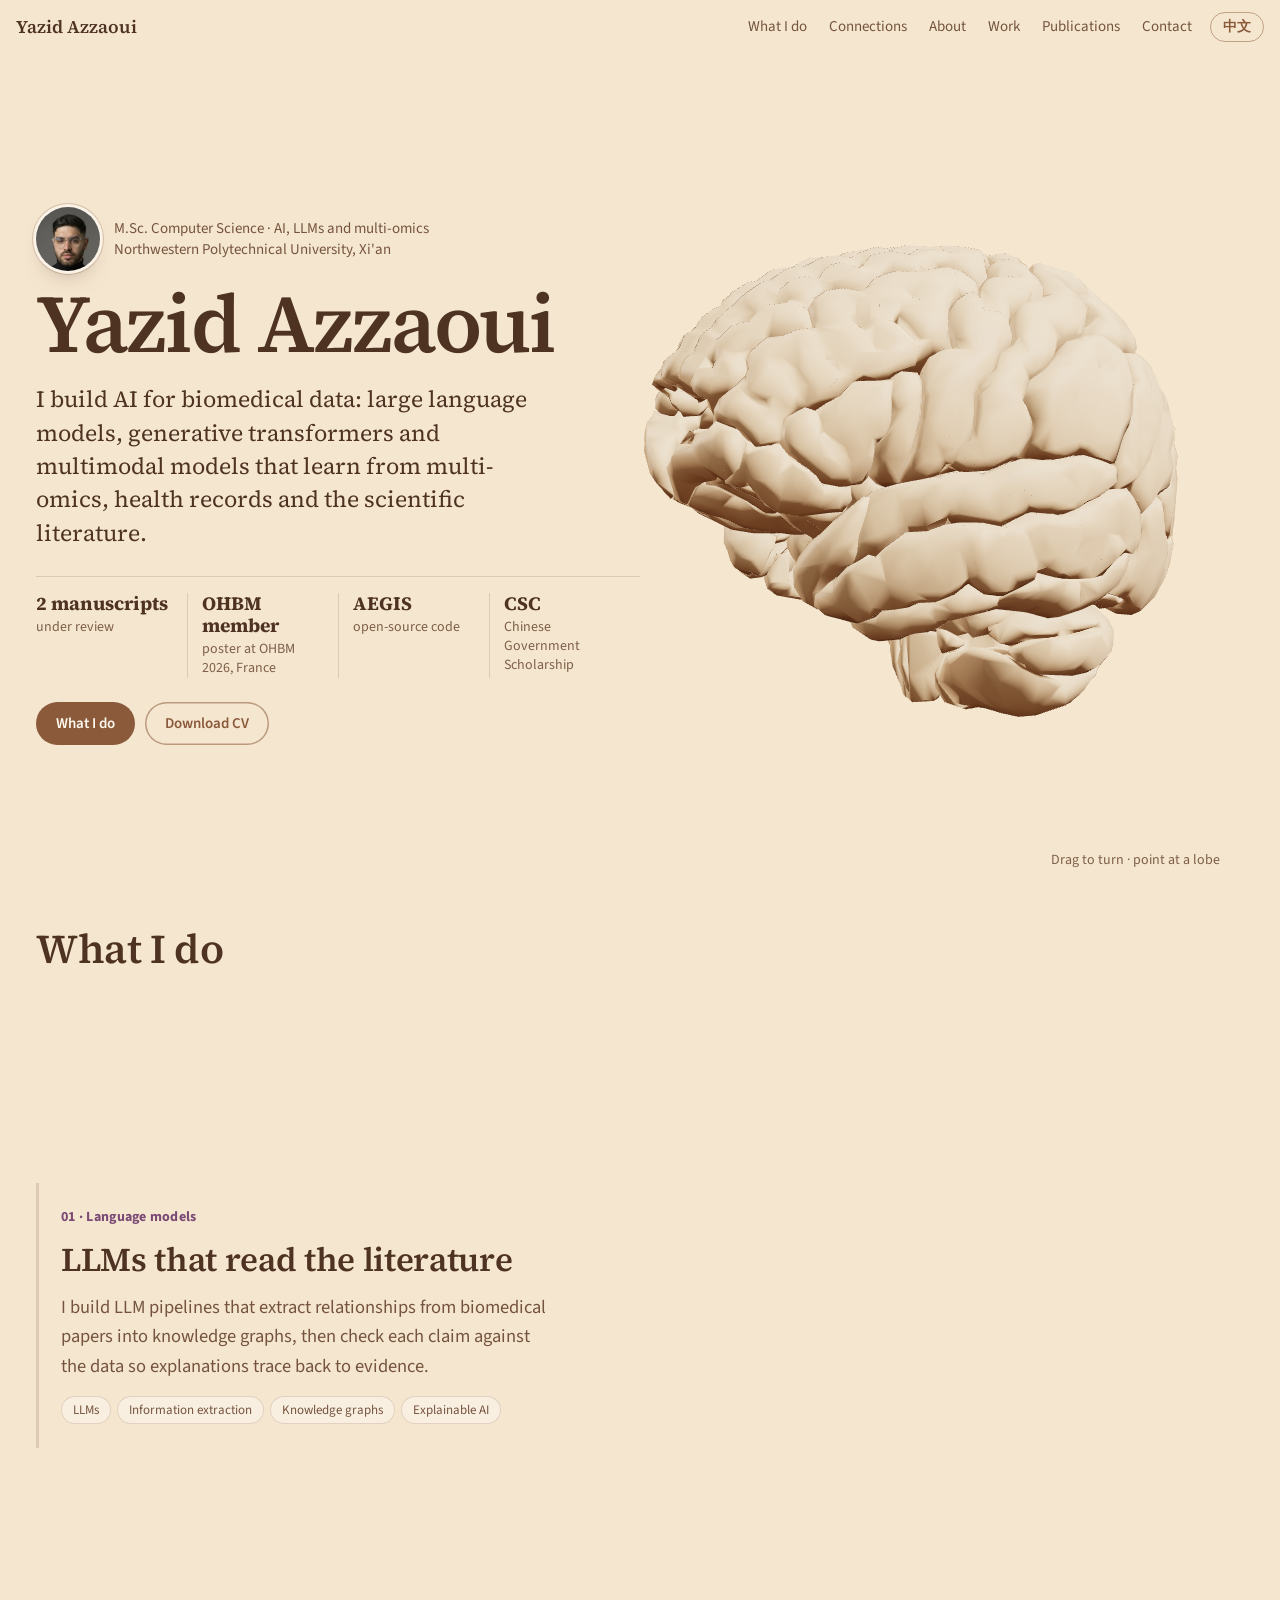
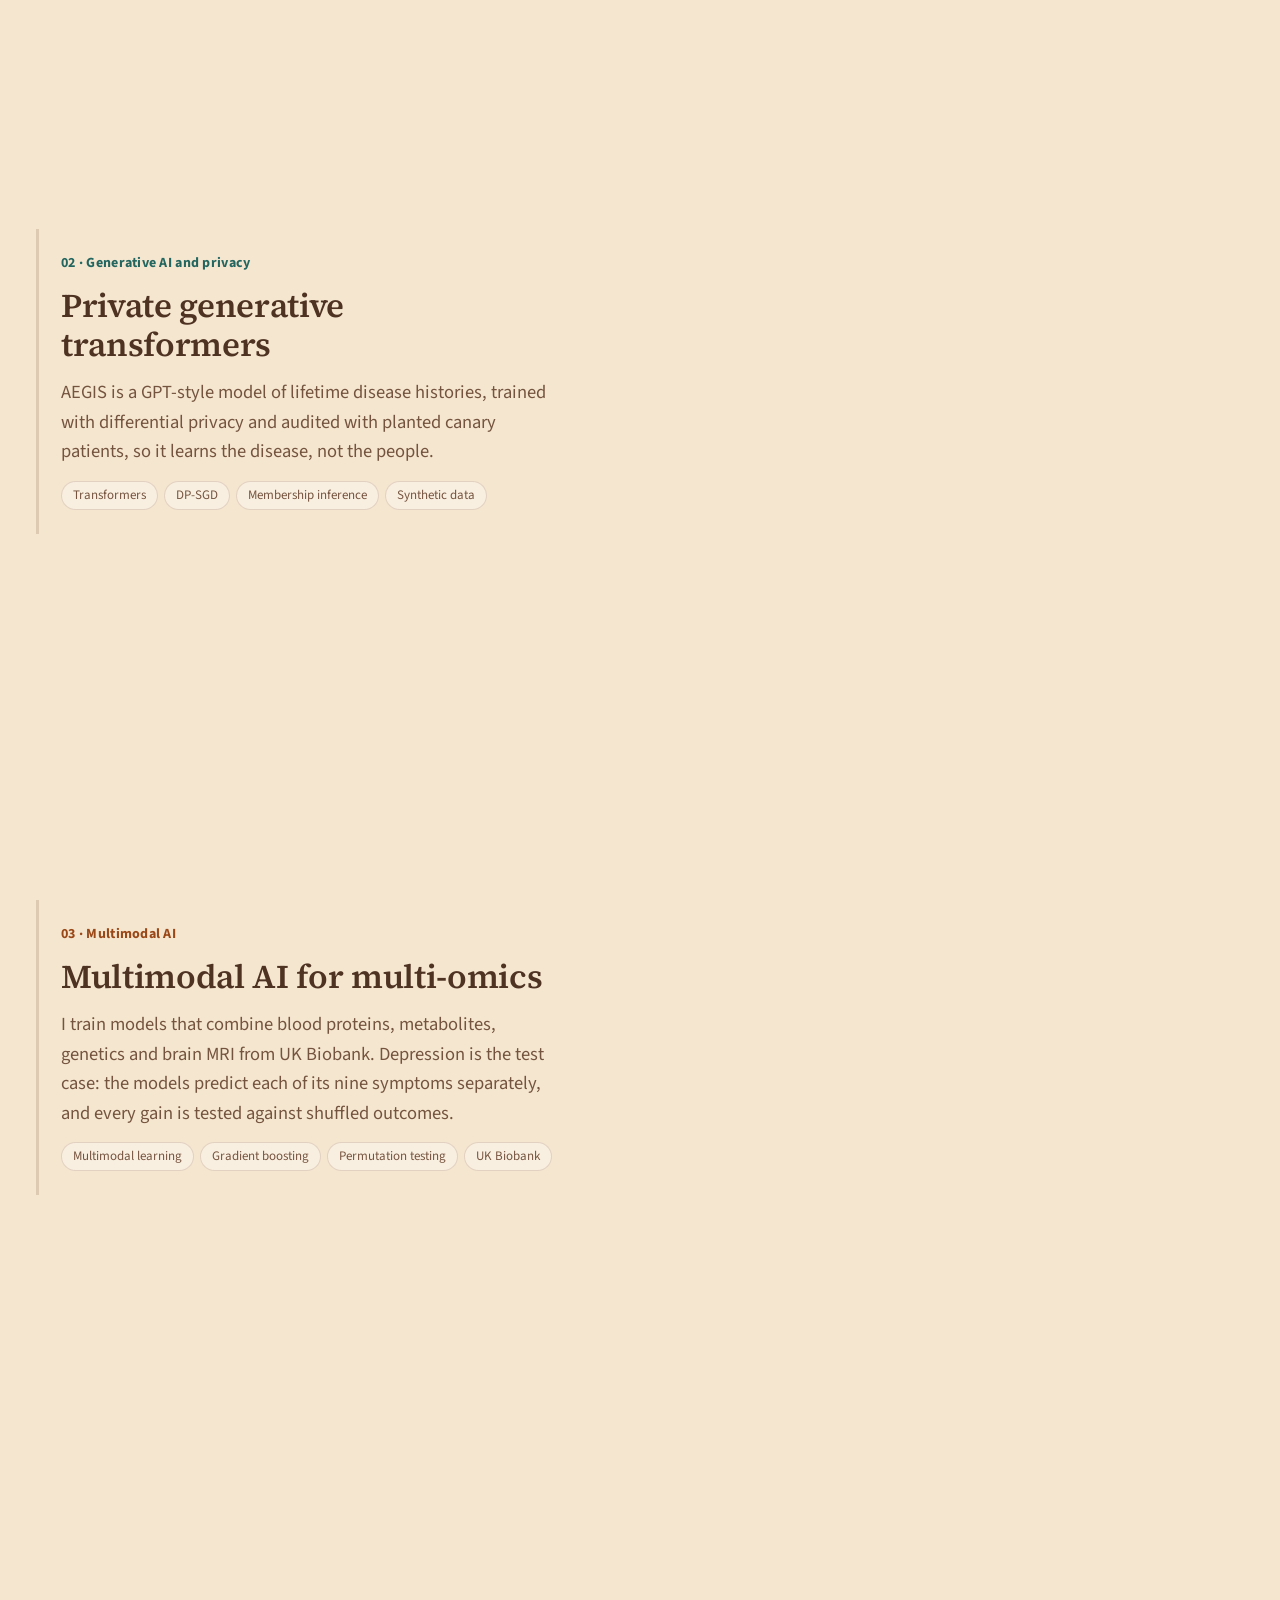
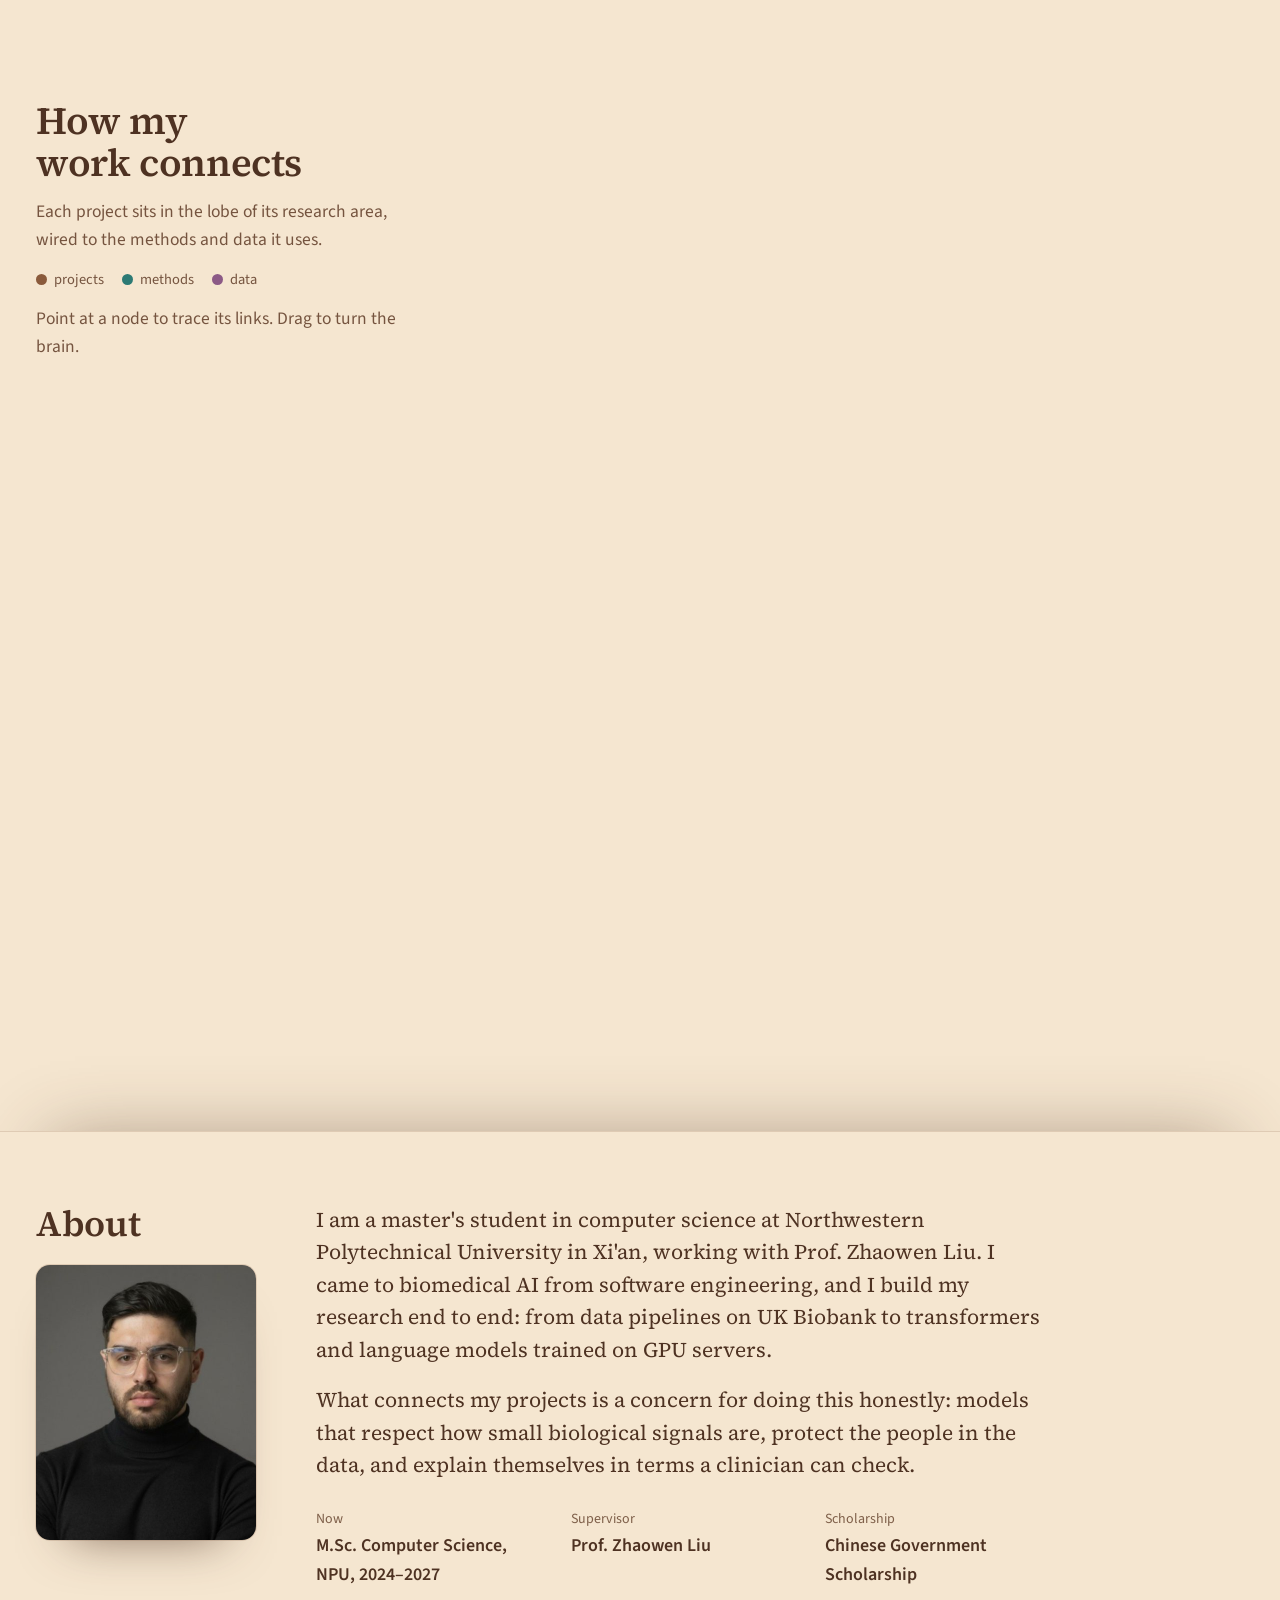
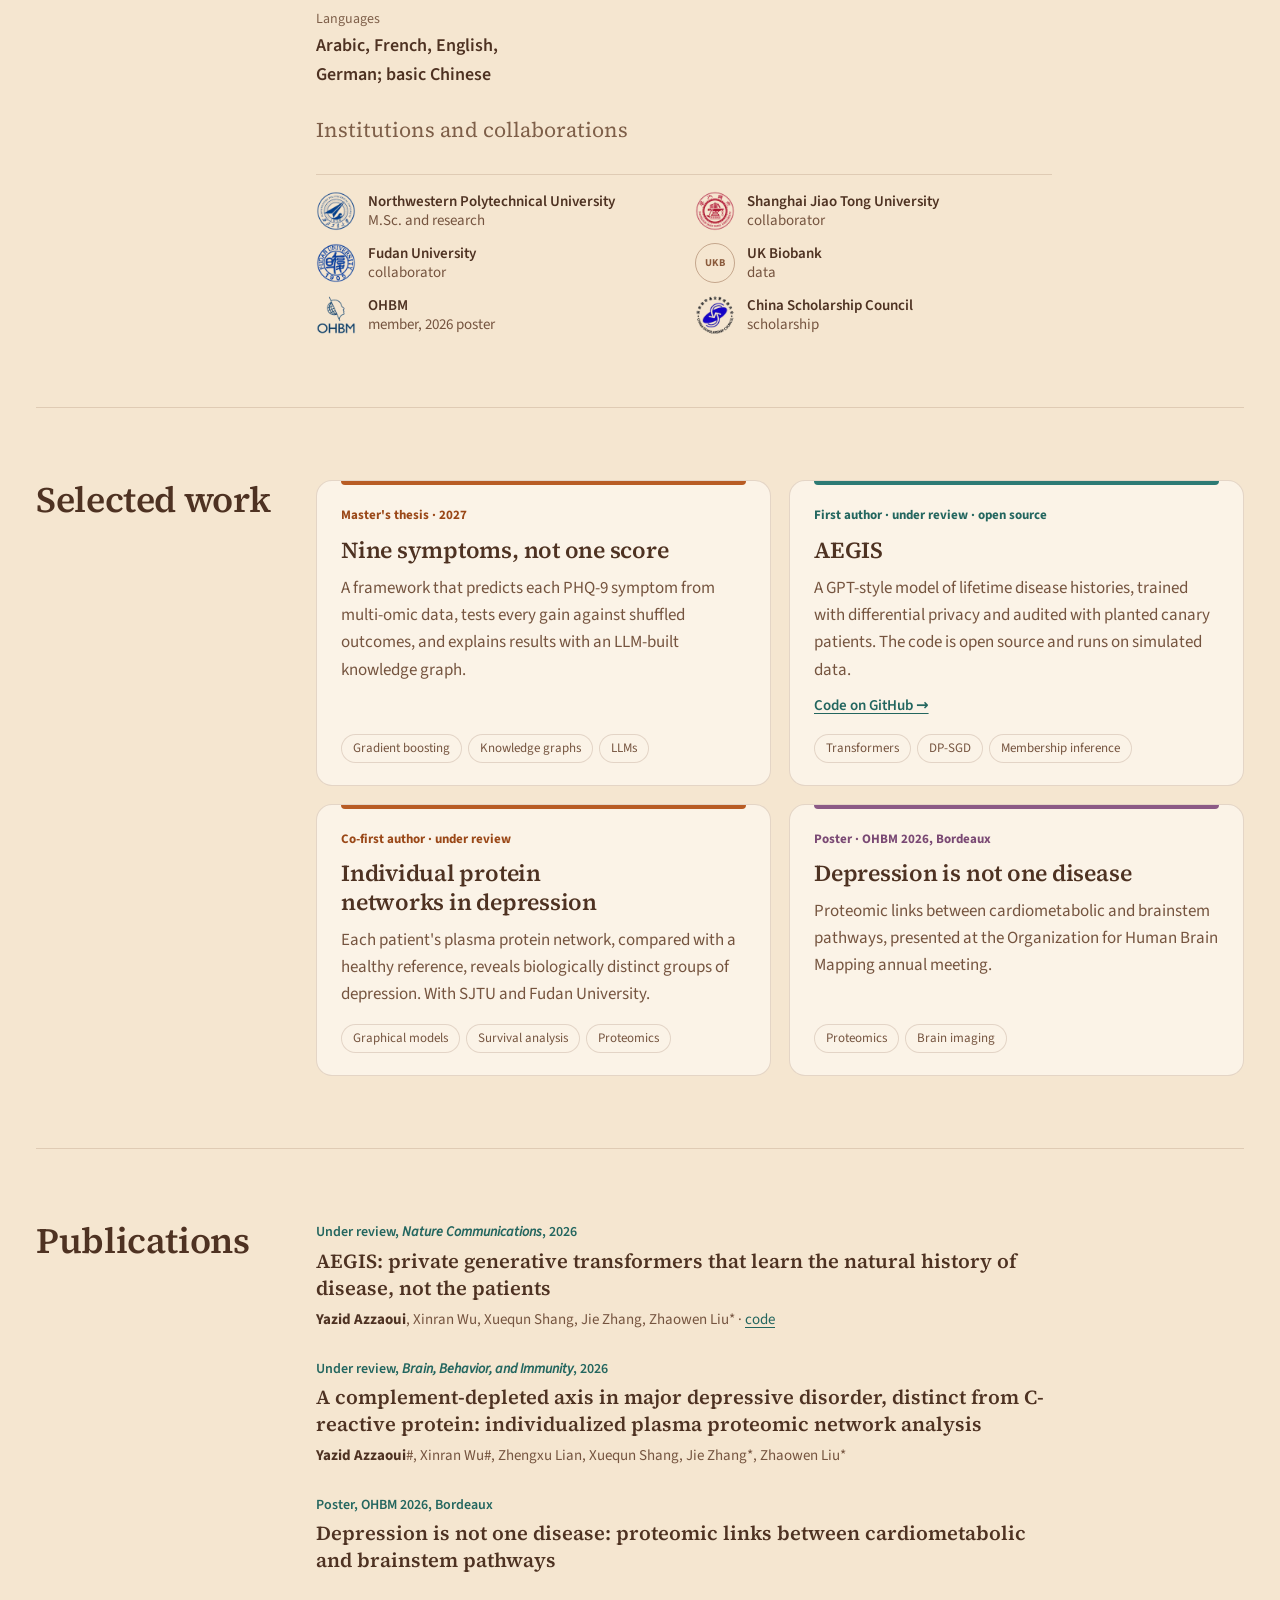
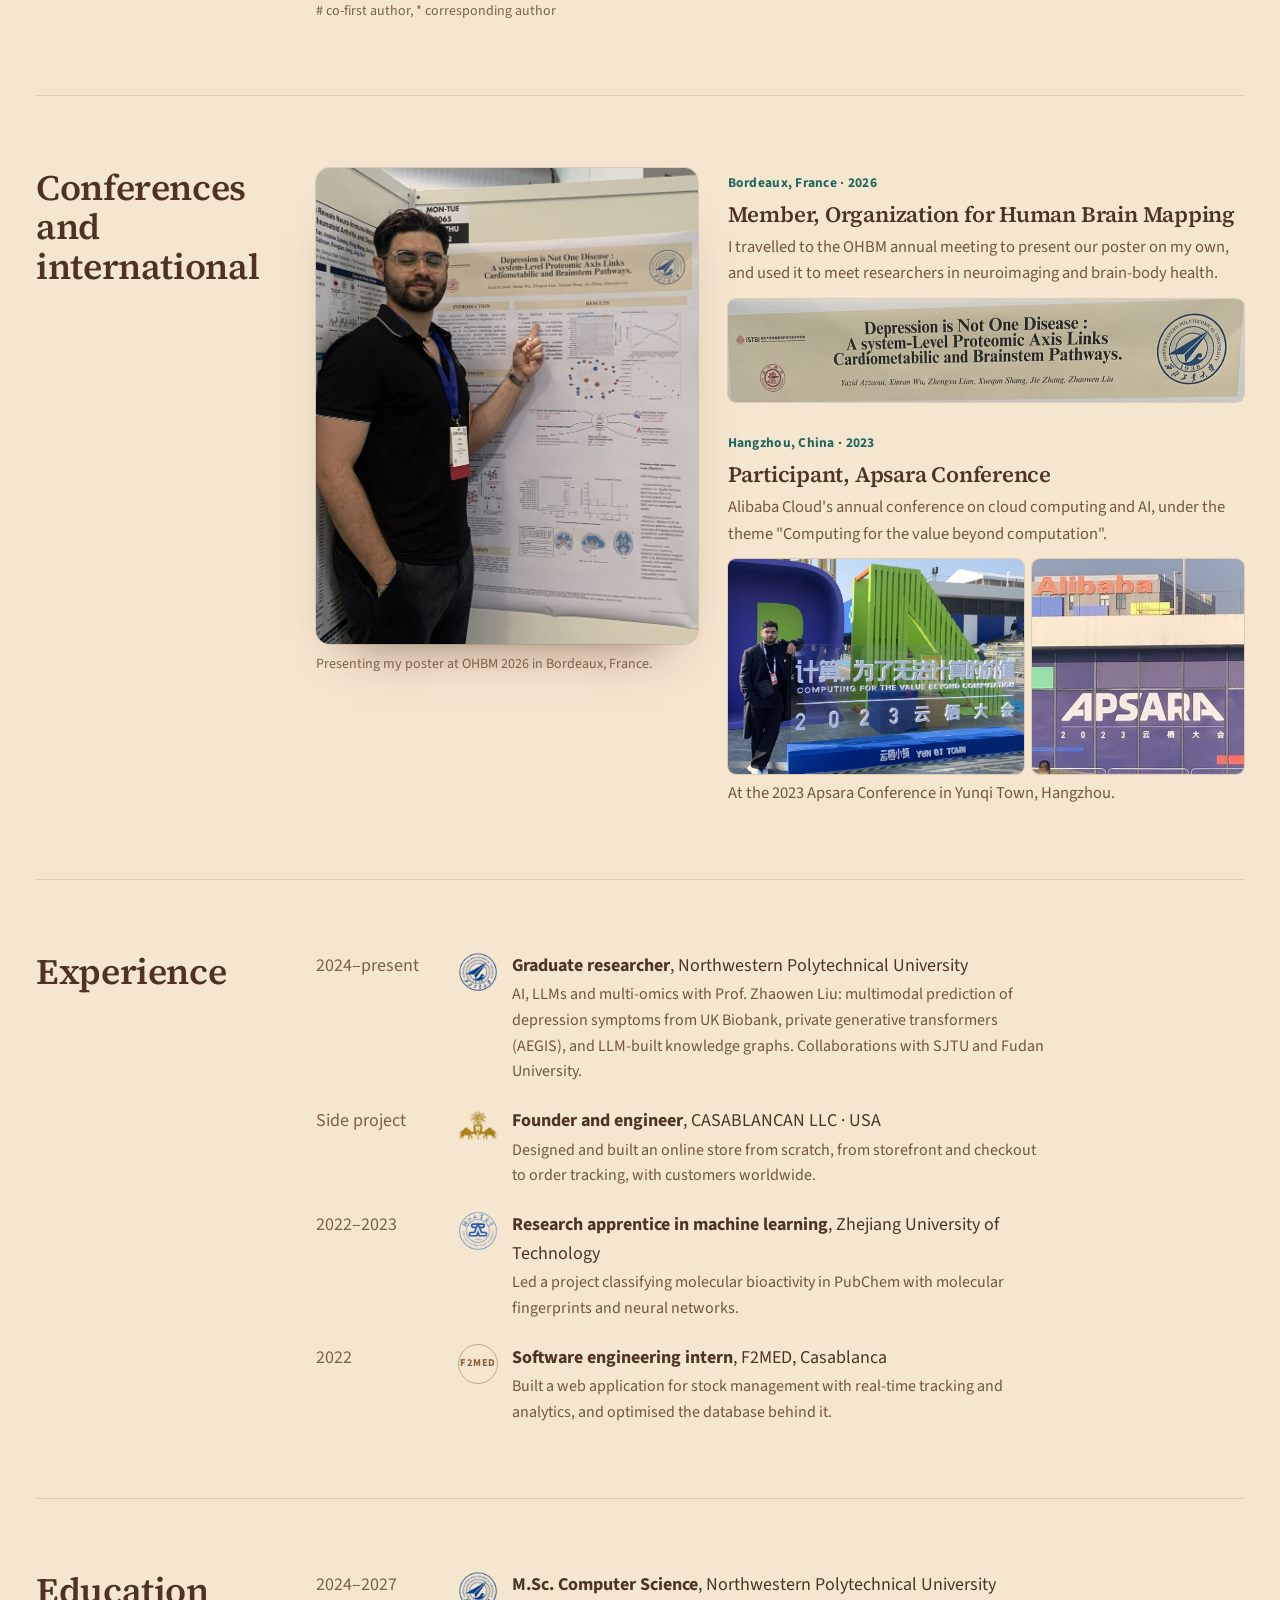
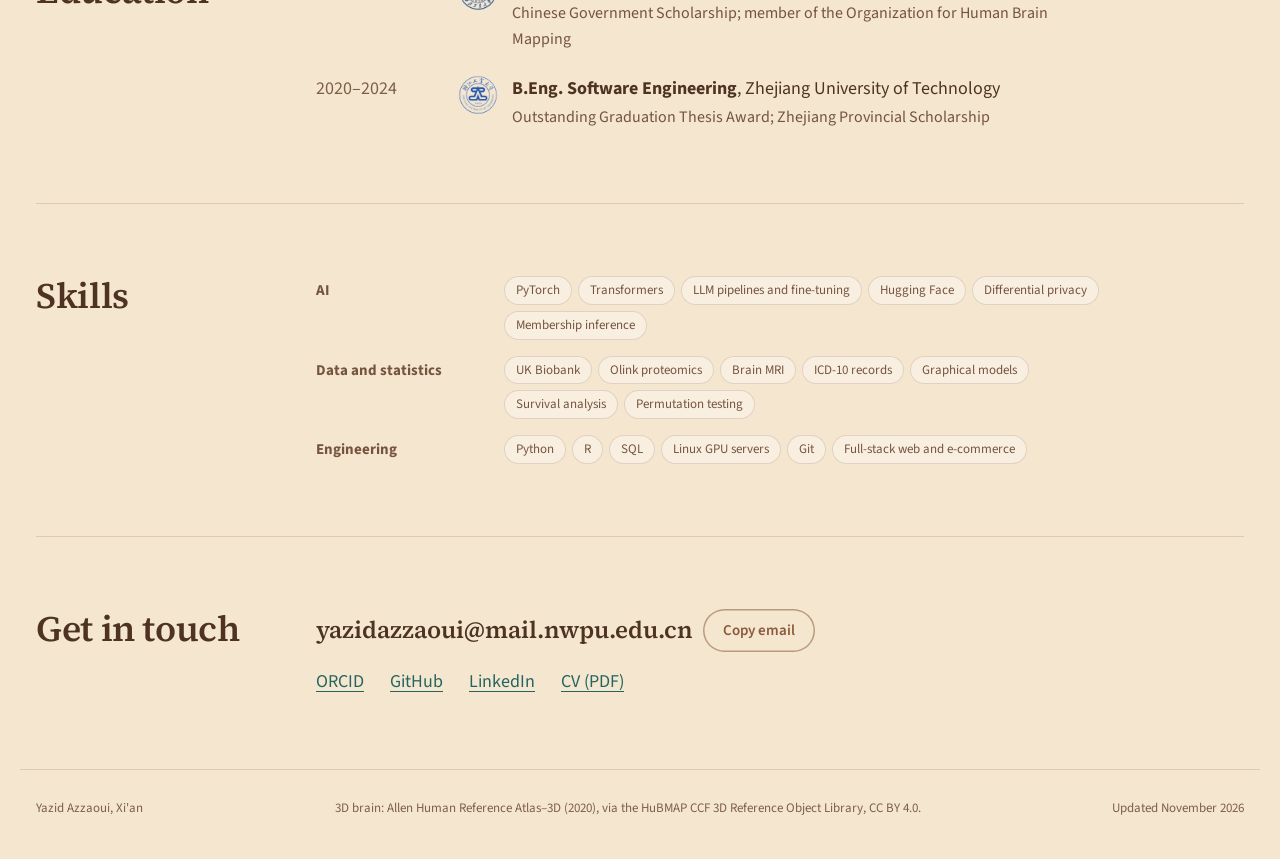
==== commit a5254fa0: "Fix supervisor's Chinese name, degree title and start date" ====
--- a/index.html
+++ b/index.html
@@ -159,12 +159,12 @@
       <div class="side"><img class="portrait" src="assets/img/me.jpg" alt="Portrait of Yazid Azzaoui" width="220" height="275" loading="lazy"><h2><span class="en">About</span><span class="zh">关于我</span></h2></div>
       <div class="bio">
         <p class="en">I am a master's student in computer science at Northwestern Polytechnical University in Xi'an, working with Prof. Zhaowen Liu. I came to biomedical AI from software engineering, and I build my research end to end: from data pipelines on UK Biobank to transformers and language models trained on GPU servers.</p>
-        <p class="zh">我是西北工业大学计算机科学专业的硕士研究生，导师为 刘兆文 教授。我从软件工程转向生物医学人工智能，并端到端地完成自己的研究：从 UK Biobank 数据处理流程，到在 GPU 服务器上训练 Transformer 和大语言模型。</p>
+        <p class="zh">我是西北工业大学计算机科学专业的硕士研究生，导师为 刘曌雯 教授。我从软件工程转向生物医学人工智能，并端到端地完成自己的研究：从 UK Biobank 数据处理流程，到在 GPU 服务器上训练 Transformer 和大语言模型。</p>
         <p class="en">What connects my projects is a concern for doing this honestly: models that respect how small biological signals are, protect the people in the data, and explain themselves in terms a clinician can check.</p>
         <p class="zh">贯穿我所有项目的，是对严谨与诚实的坚持：模型要尊重生物信号的微弱，要保护数据中的每一个人，并能用临床医生可以核验的方式解释自己。</p>
         <dl class="facts">
           <div><dt><span class="en">Now</span><span class="zh">在读</span></dt><dd><span class="en">M.Sc. Computer Science, NPU, 2024–2027</span><span class="zh">西北工业大学 计算机科学硕士，2024–2027</span></dd></div>
-          <div><dt><span class="en">Supervisor</span><span class="zh">导师</span></dt><dd><span class="en">Prof. Zhaowen Liu</span><span class="zh">刘兆文 教授</span></dd></div>
+          <div><dt><span class="en">Supervisor</span><span class="zh">导师</span></dt><dd><span class="en">Prof. Zhaowen Liu</span><span class="zh">刘曌雯 教授</span></dd></div>
           <div><dt><span class="en">Scholarship</span><span class="zh">奖学金</span></dt><dd><span class="en">Chinese Government Scholarship</span><span class="zh">中国政府奖学金</span></dd></div>
           <div><dt><span class="en">Languages</span><span class="zh">语言</span></dt><dd><span class="en">Arabic, French, English, German; basic Chinese</span><span class="zh">阿拉伯语、法语、英语、德语；基础中文</span></dd></div>
         </dl>
@@ -245,7 +245,7 @@
       <ol class="tl">
         <li><span class="w"><span class="en">2024–present</span><span class="zh">2024–至今</span></span><span class="body"><span class="org logo" title="Northwestern Polytechnical University"><img src="assets/logos/npu.webp" alt="" width="40" height="40" loading="lazy"></span><span><b><span class="en">Graduate researcher</span><span class="zh">研究生研究员</span></b>, <span class="en">Northwestern Polytechnical University</span><span class="zh">西北工业大学</span>
           <span class="d en">AI, LLMs and multi-omics with Prof. Zhaowen Liu: multimodal prediction of depression symptoms from UK Biobank, private generative transformers (AEGIS), and LLM-built knowledge graphs. Collaborations with SJTU and Fudan University.</span>
-          <span class="d zh">在 刘兆文 教授指导下研究人工智能、大模型与多组学：基于 UK Biobank 的抑郁症状多模态预测、隐私保护的生成式 Transformer（AEGIS），以及大模型构建的知识图谱。与上海交通大学、复旦大学合作。</span></span></span></li>
+          <span class="d zh">在 刘曌雯 教授指导下研究人工智能、大模型与多组学：基于 UK Biobank 的抑郁症状多模态预测、隐私保护的生成式 Transformer（AEGIS），以及大模型构建的知识图谱。与上海交通大学、复旦大学合作。</span></span></span></li>
         <li><span class="w"><span class="en">Side project</span><span class="zh">个人项目</span></span><span class="body"><span class="org logo" title="CASABLANCAN LLC"><img src="assets/logos/casablancan.webp" alt="" width="40" height="40" loading="lazy"></span><span><b><span class="en">Founder and engineer</span><span class="zh">创始人兼工程师</span></b>, CASABLANCAN LLC · <span class="en">USA</span><span class="zh">美国</span>
           <span class="d en">Designed and built an online store from scratch, from storefront and checkout to order tracking, with customers worldwide.</span>
           <span class="d zh">从零设计并搭建一个线上商店：从网站、支付到订单追踪均由我完成，客户遍及全球。</span></span></span></li>
@@ -262,7 +262,7 @@
       <h2><span class="en">Education</span><span class="zh">教育背景</span></h2>
       <ol class="tl">
         <li><span class="w">2024–2027</span><span class="body"><span class="org logo" title="Northwestern Polytechnical University"><img src="assets/logos/npu.webp" alt="" width="40" height="40" loading="lazy"></span><span><b><span class="en">M.Sc. Computer Science</span><span class="zh">计算机科学硕士</span></b>, <span class="en">Northwestern Polytechnical University</span><span class="zh">西北工业大学</span><span class="d"><span class="en">Chinese Government Scholarship; member of the Organization for Human Brain Mapping</span><span class="zh">中国政府奖学金；人类脑图谱组织（OHBM）会员</span></span></span></span></li>
-        <li><span class="w">2020–2024</span><span class="body"><span class="org logo" title="Zhejiang University of Technology"><img src="assets/logos/zjut.webp" alt="" width="40" height="40" loading="lazy"></span><span><b><span class="en">B.Sc. Software Engineering</span><span class="zh">软件工程学士</span></b>, <span class="en">Zhejiang University of Technology</span><span class="zh">浙江工业大学</span><span class="d"><span class="en">Outstanding Graduation Thesis Award; Zhejiang Provincial Scholarship</span><span class="zh">优秀毕业论文奖；浙江省政府奖学金</span></span></span></span></li>
+        <li><span class="w">2020–2024</span><span class="body"><span class="org logo" title="Zhejiang University of Technology"><img src="assets/logos/zjut.webp" alt="" width="40" height="40" loading="lazy"></span><span><b><span class="en">B.Eng. Software Engineering</span><span class="zh">软件工程 工学学士</span></b>, <span class="en">Zhejiang University of Technology</span><span class="zh">浙江工业大学</span><span class="d"><span class="en">Outstanding Graduation Thesis Award; Zhejiang Provincial Scholarship</span><span class="zh">优秀毕业论文奖；浙江省政府奖学金</span></span></span></span></li>
       </ol>
     </section>
 
